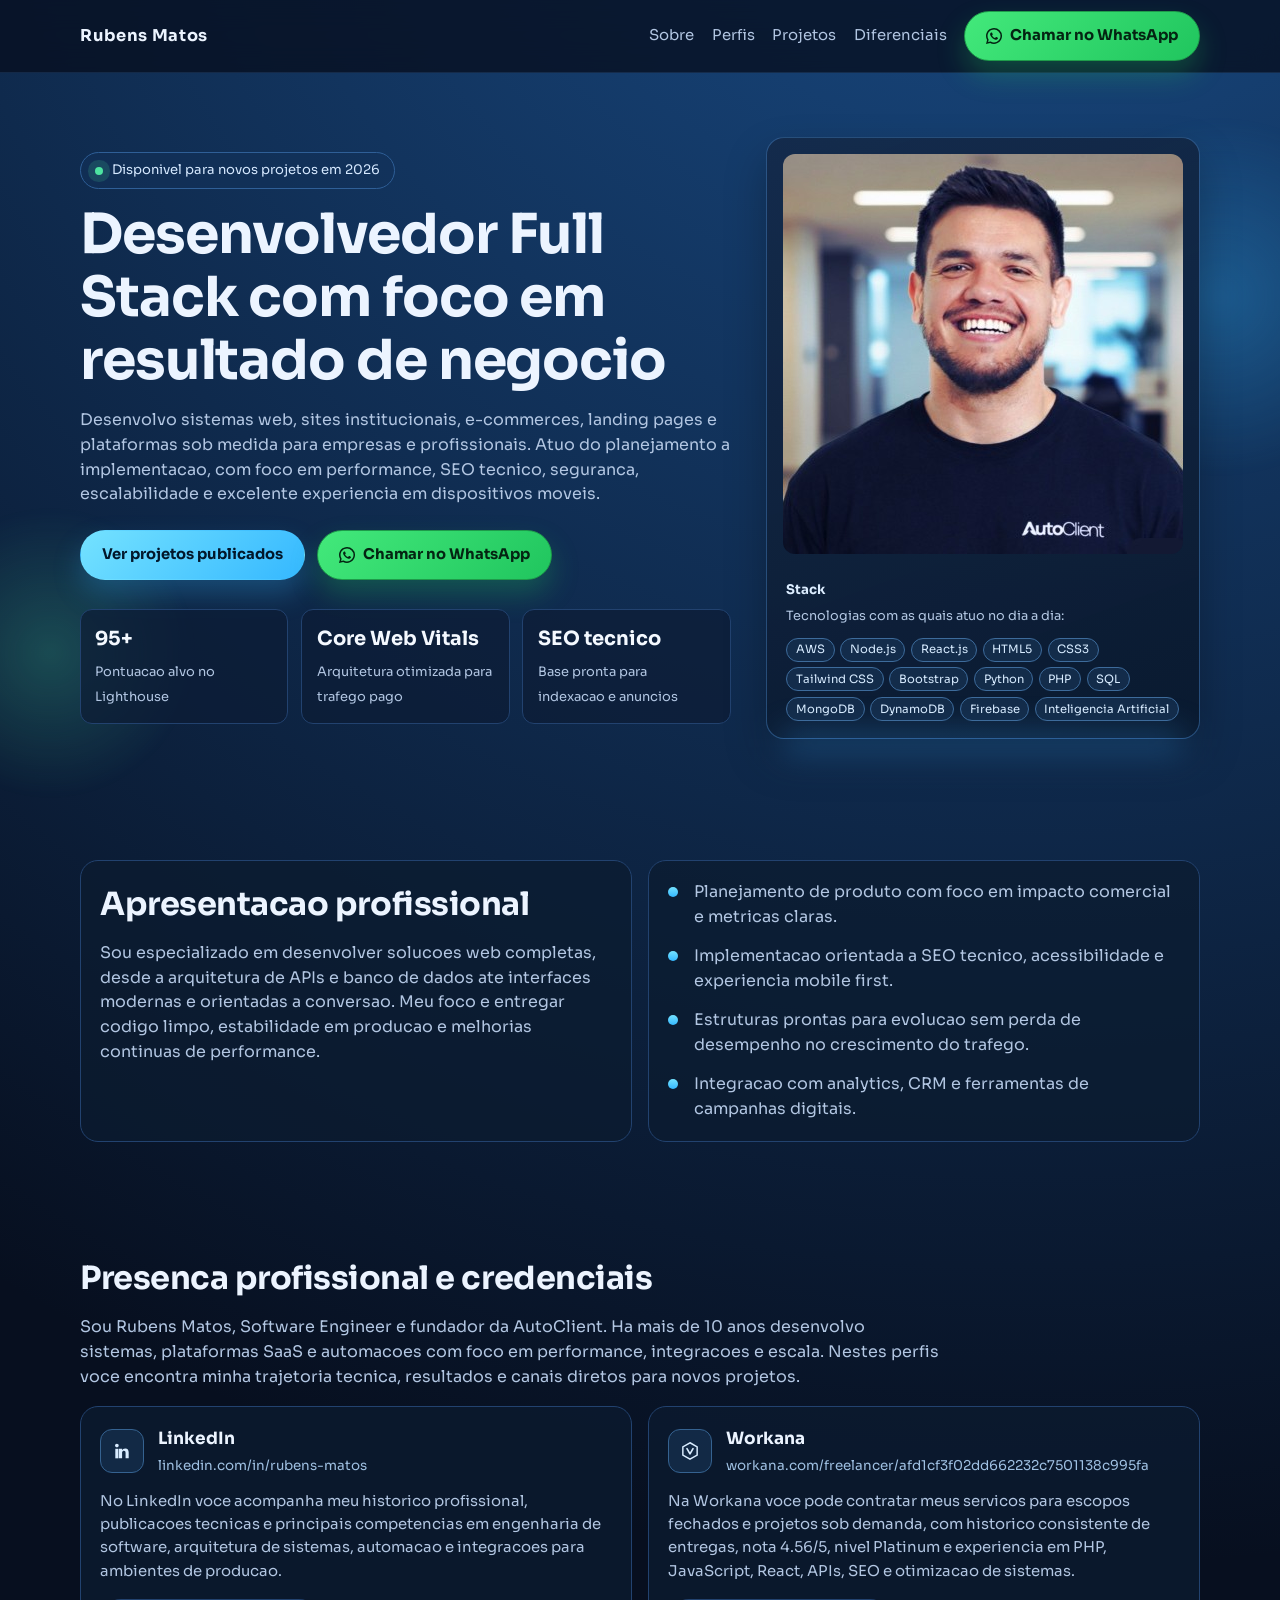
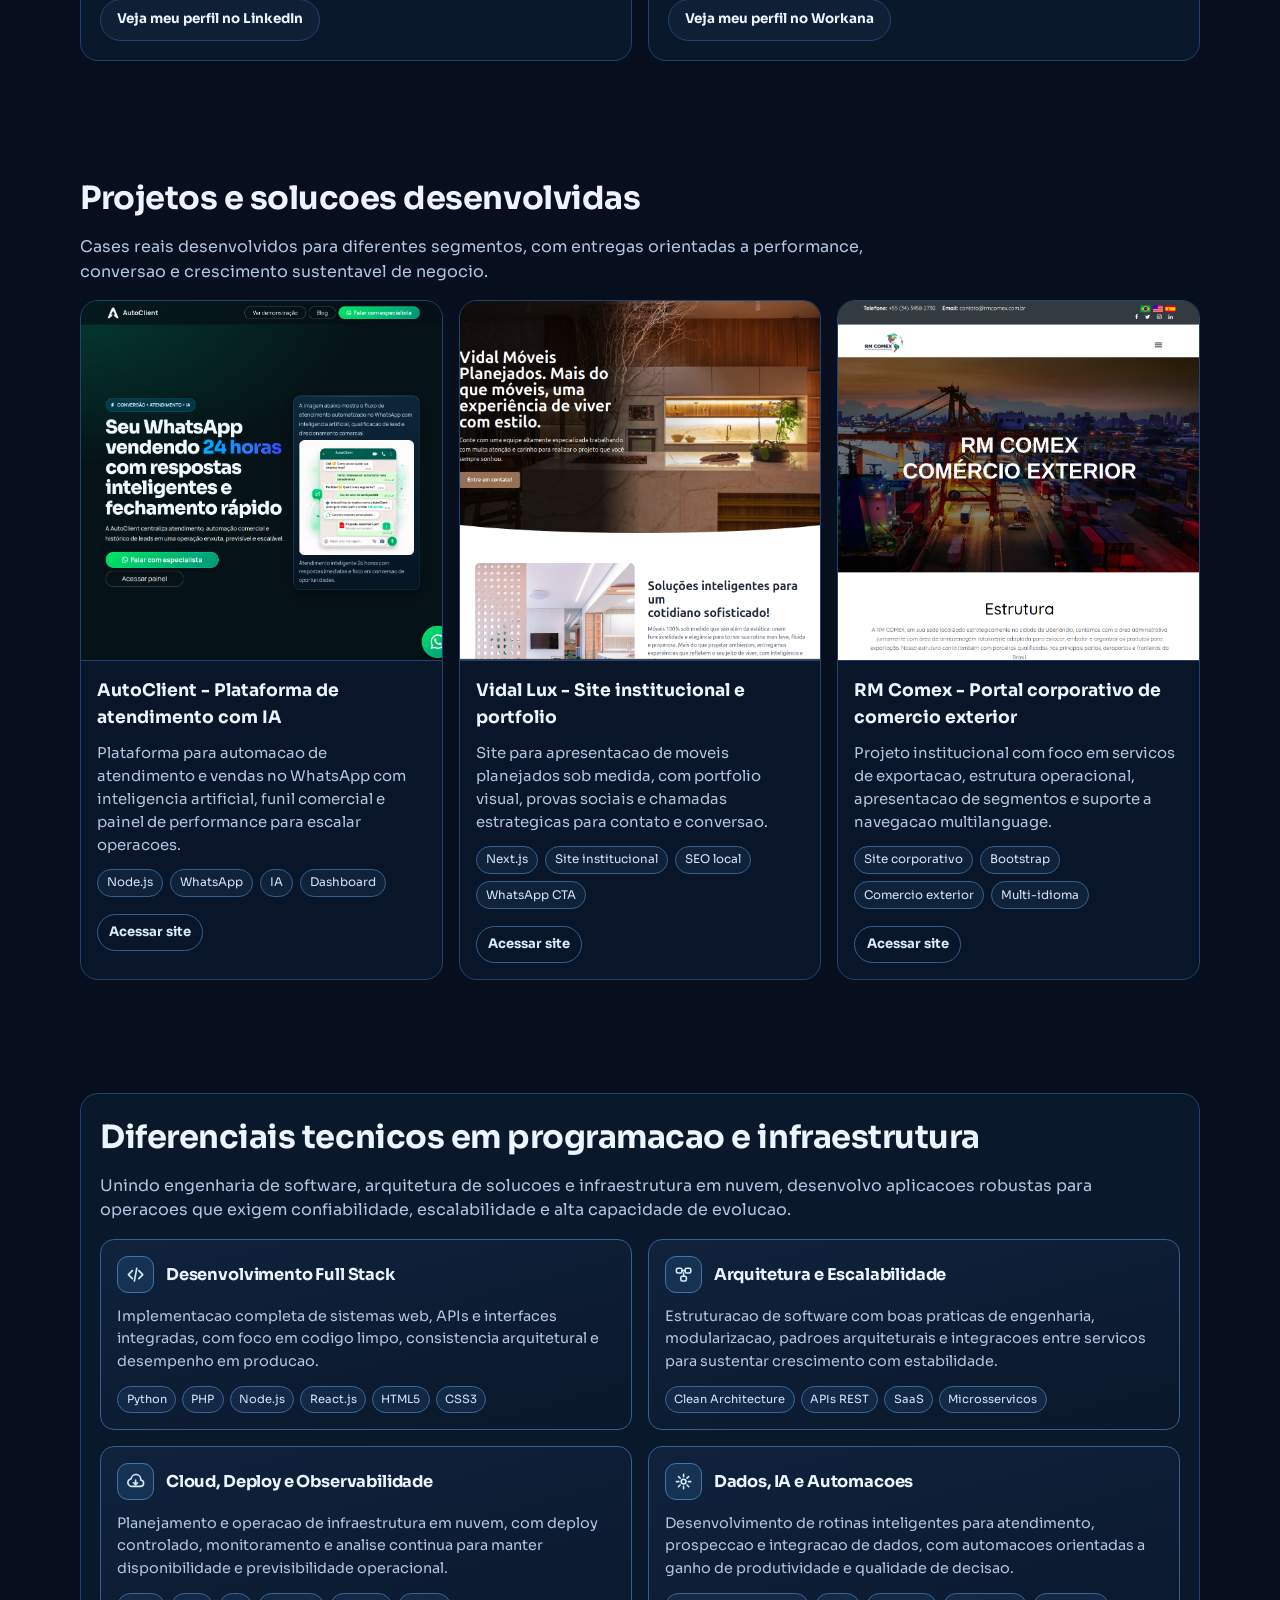
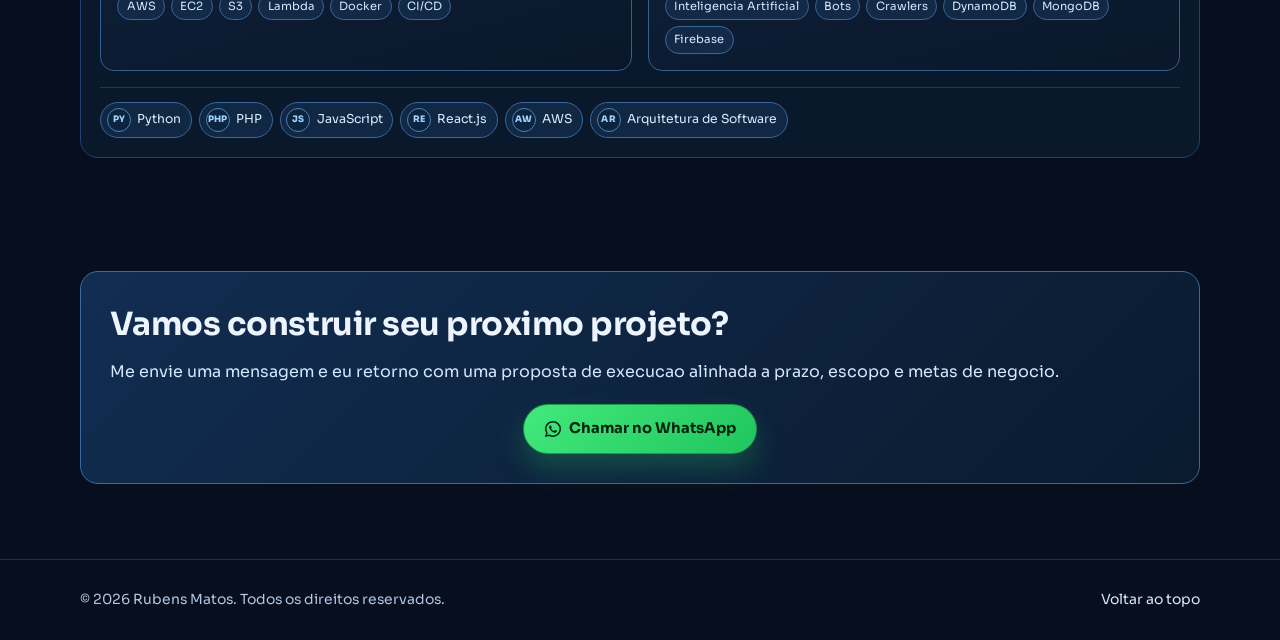
==== index.html @ 1f9de718 "feat: refine landing content, visuals, and project showcases" ====
<!doctype html>
<html lang="pt-BR">
  <head>
    <meta charset="utf-8" />
    <meta http-equiv="X-UA-Compatible" content="IE=edge" />
    <meta name="viewport" content="width=device-width, initial-scale=1" />

    <title>Rubens Matos | Desenvolvedor Full Stack</title>
    <meta
      name="description"
      content="Landing page oficial de Rubens Matos, desenvolvedor full stack. Conheca perfil profissional, projetos publicados e formas de contato."
    />
    <meta
      name="keywords"
      content="Rubens Matos, desenvolvedor full stack, portfolio, landing page, projetos web, seo, performance"
    />
    <meta name="author" content="Rubens Matos" />
    <meta name="robots" content="index, follow, max-image-preview:large" />
    <meta name="theme-color" content="#070f1f" />
    <meta name="referrer" content="strict-origin-when-cross-origin" />

    <link rel="canonical" href="https://rubensmatos.github.io/" />
    <link rel="icon" href="assets/img/favicon.svg" type="image/svg+xml" />
    <link rel="manifest" href="site.webmanifest" />

    <meta property="og:locale" content="pt_BR" />
    <meta property="og:type" content="website" />
    <meta property="og:title" content="Rubens Matos | Desenvolvedor Full Stack" />
    <meta
      property="og:description"
      content="Portfolio profissional com foco em alta performance, SEO tecnico e desenvolvimento full stack."
    />
    <meta property="og:url" content="https://rubensmatos.github.io/" />
    <meta property="og:site_name" content="Rubens Matos" />
    <meta property="og:image" content="https://rubensmatos.github.io/assets/img/og-cover.svg" />

    <meta name="twitter:card" content="summary_large_image" />
    <meta name="twitter:title" content="Rubens Matos | Desenvolvedor Full Stack" />
    <meta
      name="twitter:description"
      content="Conheca os principais projetos de Rubens Matos e entre em contato para novas oportunidades."
    />
    <meta name="twitter:image" content="https://rubensmatos.github.io/assets/img/og-cover.svg" />

    <link
      rel="preload"
      href="assets/fonts/sora-latin.woff2"
      as="font"
      type="font/woff2"
      crossorigin
    />
    <link rel="stylesheet" href="assets/css/styles.css" />

    <script type="application/ld+json">
      {
        "@context": "https://schema.org",
        "@type": "Person",
        "name": "Rubens Matos",
        "url": "https://rubensmatos.github.io/",
        "image": "https://rubensmatos.github.io/assets/img/foto-perfil.jpeg",
        "jobTitle": "Desenvolvedor Full Stack",
        "description": "Desenvolvedor full stack com foco em entrega de produtos web de alta performance.",
        "sameAs": [
          "https://www.linkedin.com/in/rubens-matos/",
          "https://www.workana.com/freelancer/afd1cf3f02dd662232c7501138c995fa",
          "https://github.com/rubensmatos"
        ],
        "knowsAbout": [
          "JavaScript",
          "TypeScript",
          "Node.js",
          "React",
          "APIs",
          "SEO tecnico",
          "Performance web"
        ]
      }
    </script>

    <script type="application/ld+json">
      {
        "@context": "https://schema.org",
        "@type": "ItemList",
        "name": "Projetos publicados de Rubens Matos",
        "itemListElement": [
          {
            "@type": "ListItem",
            "position": 1,
            "url": "https://rubensmatos.github.io/#projeto-1",
            "name": "Projeto 01"
          },
          {
            "@type": "ListItem",
            "position": 2,
            "url": "https://rubensmatos.github.io/#projeto-2",
            "name": "Projeto 02"
          },
          {
            "@type": "ListItem",
            "position": 3,
            "url": "https://rubensmatos.github.io/#projeto-3",
            "name": "Projeto 03"
          }
        ]
      }
    </script>
  </head>

  <body>
    <a class="skip-link" href="#conteudo">Pular para o conteudo principal</a>

    <header class="site-header" id="topo">
      <div class="container nav-wrap">
        <a class="brand" href="#topo" aria-label="Inicio">
          <span>Rubens Matos</span>
        </a>

        <button
          class="nav-toggle"
          data-nav-toggle
          type="button"
          aria-label="Abrir menu"
          aria-expanded="false"
          aria-controls="menu-principal"
        >
          <span></span>
          <span></span>
          <span></span>
        </button>

        <nav id="menu-principal" class="menu" data-menu aria-label="Navegacao principal">
          <a href="#sobre">Sobre</a>
          <a href="#perfis">Perfis</a>
          <a href="#projetos">Projetos</a>
          <a href="#diferenciais">Diferenciais</a>
          <a class="btn btn-whatsapp" href="https://wa.me/5534999115556" target="_blank" rel="noopener noreferrer" aria-label="Chamar no WhatsApp">
            <svg viewBox="0 0 16 16" aria-hidden="true" xmlns="http://www.w3.org/2000/svg">
              <path
                fill="currentColor"
                d="M13.601 2.326A7.85 7.85 0 0 0 8.004 0C3.58 0 0 3.58 0 8.003c0 1.414.37 2.794 1.073 4.008L0 16l4.102-1.073a7.95 7.95 0 0 0 3.902 1.005h.003c4.423 0 8.003-3.58 8.003-8.003a7.95 7.95 0 0 0-2.409-5.603M8.007 14.5a6.45 6.45 0 0 1-3.293-.9l-.236-.14-2.435.637.65-2.372-.154-.243a6.46 6.46 0 0 1-.99-3.453c0-3.57 2.904-6.473 6.474-6.473a6.43 6.43 0 0 1 4.577 1.896A6.43 6.43 0 0 1 14.5 8.028c-.002 3.57-2.906 6.472-6.475 6.472m3.553-4.849c-.194-.097-1.156-.571-1.335-.635-.178-.064-.307-.097-.436.097-.129.194-.5.635-.614.764-.114.129-.229.145-.422.048-.194-.097-.817-.301-1.556-.96-.575-.513-.963-1.147-1.076-1.34-.113-.194-.012-.299.085-.396.087-.087.194-.226.291-.339.097-.113.129-.194.194-.323.065-.129.032-.242-.016-.339-.048-.097-.436-1.05-.597-1.438-.157-.377-.316-.326-.436-.332l-.371-.007a.71.71 0 0 0-.516.242c-.178.194-.678.662-.678 1.613 0 .95.694 1.87.79 2 .097.129 1.366 2.087 3.311 2.928.463.2.824.319 1.105.408.464.148.886.127 1.22.077.372-.056 1.156-.472 1.319-.928.162-.456.162-.847.113-.928-.048-.08-.178-.129-.372-.226"
              />
            </svg>
            <span>Chamar no WhatsApp</span>
          </a>
        </nav>
      </div>
    </header>

    <main id="conteudo">
      <section class="hero" aria-labelledby="hero-title">
        <div class="container hero-grid">
          <div class="fade-up">
            <span class="badge">Disponivel para novos projetos em 2026</span>
            <h1 id="hero-title">Desenvolvedor Full Stack com foco em resultado de negocio</h1>
            <p>
              Desenvolvo sistemas web, sites institucionais, e-commerces, landing pages e plataformas sob medida
              para empresas e profissionais. Atuo do planejamento a implementacao, com foco em performance, SEO
              tecnico, seguranca, escalabilidade e excelente experiencia em dispositivos moveis.
            </p>

            <div class="hero-actions">
              <a class="btn btn-primary" href="#projetos">Ver projetos publicados</a>
              <a class="btn btn-whatsapp" href="https://wa.me/5534999115556" target="_blank" rel="noopener noreferrer" aria-label="Chamar no WhatsApp">
                <svg viewBox="0 0 16 16" aria-hidden="true" xmlns="http://www.w3.org/2000/svg">
                  <path
                    fill="currentColor"
                    d="M13.601 2.326A7.85 7.85 0 0 0 8.004 0C3.58 0 0 3.58 0 8.003c0 1.414.37 2.794 1.073 4.008L0 16l4.102-1.073a7.95 7.95 0 0 0 3.902 1.005h.003c4.423 0 8.003-3.58 8.003-8.003a7.95 7.95 0 0 0-2.409-5.603M8.007 14.5a6.45 6.45 0 0 1-3.293-.9l-.236-.14-2.435.637.65-2.372-.154-.243a6.46 6.46 0 0 1-.99-3.453c0-3.57 2.904-6.473 6.474-6.473a6.43 6.43 0 0 1 4.577 1.896A6.43 6.43 0 0 1 14.5 8.028c-.002 3.57-2.906 6.472-6.475 6.472m3.553-4.849c-.194-.097-1.156-.571-1.335-.635-.178-.064-.307-.097-.436.097-.129.194-.5.635-.614.764-.114.129-.229.145-.422.048-.194-.097-.817-.301-1.556-.96-.575-.513-.963-1.147-1.076-1.34-.113-.194-.012-.299.085-.396.087-.087.194-.226.291-.339.097-.113.129-.194.194-.323.065-.129.032-.242-.016-.339-.048-.097-.436-1.05-.597-1.438-.157-.377-.316-.326-.436-.332l-.371-.007a.71.71 0 0 0-.516.242c-.178.194-.678.662-.678 1.613 0 .95.694 1.87.79 2 .097.129 1.366 2.087 3.311 2.928.463.2.824.319 1.105.408.464.148.886.127 1.22.077.372-.056 1.156-.472 1.319-.928.162-.456.162-.847.113-.928-.048-.08-.178-.129-.372-.226"
                  />
                </svg>
                <span>Chamar no WhatsApp</span>
              </a>
            </div>

            <ul class="kpis" aria-label="Indicadores principais">
              <li>
                <strong>95+</strong>
                <span>Pontuacao alvo no Lighthouse</span>
              </li>
              <li>
                <strong>Core Web Vitals</strong>
                <span>Arquitetura otimizada para trafego pago</span>
              </li>
              <li>
                <strong>SEO tecnico</strong>
                <span>Base pronta para indexacao e anuncios</span>
              </li>
            </ul>
          </div>

          <aside class="profile-card fade-up" aria-label="Resumo do perfil profissional">
            <img
              src="assets/img/foto-perfil.jpeg"
              width="400"
              height="400"
              loading="eager"
              fetchpriority="high"
              alt="Foto de perfil de Rubens Matos"
            />
            <div class="profile-meta">
              <strong>Stack</strong>
              <div class="stack-rich">
                <p class="stack-intro">Tecnologias com as quais atuo no dia a dia:</p>
                <div class="stack-chips" aria-label="Stack principal">
                  <span>AWS</span>
                  <span>Node.js</span>
                  <span>React.js</span>
                  <span>HTML5</span>
                  <span>CSS3</span>
                  <span>Tailwind CSS</span>
                  <span>Bootstrap</span>
                  <span>Python</span>
                  <span>PHP</span>
                  <span>SQL</span>
                  <span>MongoDB</span>
                  <span>DynamoDB</span>
                  <span>Firebase</span>
                  <span>Inteligencia Artificial</span>
                </div>
              </div>
            </div>
          </aside>
        </div>
      </section>

      <section class="section" id="sobre" aria-labelledby="sobre-title">
        <div class="container grid-2">
          <article class="panel">
            <h2 class="section-title" id="sobre-title">Apresentacao profissional</h2>
            <p class="section-lead">
              Sou especializado em desenvolver solucoes web completas, desde a arquitetura de APIs e banco de
              dados ate interfaces modernas e orientadas a conversao. Meu foco e entregar codigo limpo,
              estabilidade em producao e melhorias continuas de performance.
            </p>
          </article>

          <aside class="panel" aria-label="Principais pontos de valor">
            <ul class="check-list">
              <li>Planejamento de produto com foco em impacto comercial e metricas claras.</li>
              <li>Implementacao orientada a SEO tecnico, acessibilidade e experiencia mobile first.</li>
              <li>Estruturas prontas para evolucao sem perda de desempenho no crescimento do trafego.</li>
              <li>Integracao com analytics, CRM e ferramentas de campanhas digitais.</li>
            </ul>
          </aside>
        </div>
      </section>

      <section class="section" id="perfis" aria-labelledby="perfis-title">
        <div class="container">
          <h2 class="section-title" id="perfis-title">Presenca profissional e credenciais</h2>
          <p class="section-lead">
            Sou Rubens Matos, Software Engineer e fundador da AutoClient. Ha mais de 10 anos desenvolvo sistemas,
            plataformas SaaS e automacoes com foco em performance, integracoes e escala. Nestes perfis voce encontra
            minha trajetoria tecnica, resultados e canais diretos para novos projetos.
          </p>

          <div class="social-grid">
            <article class="social-card" aria-label="Perfil do LinkedIn">
              <div class="social-head">
                <span class="social-icon" aria-hidden="true">
                  <svg viewBox="0 0 24 24" fill="none" width="22" height="22" xmlns="http://www.w3.org/2000/svg">
                    <path d="M8.1 9.6H4.7V20H8.1V9.6Z" fill="currentColor" />
                    <path d="M6.4 4C5.3 4 4.4 4.9 4.4 6C4.4 7.1 5.3 8 6.4 8C7.5 8 8.4 7.1 8.4 6C8.4 4.9 7.5 4 6.4 4Z" fill="currentColor" />
                    <path
                      d="M19.3 13.7V20H15.9V14.2C15.9 12.8 15.4 11.8 14.1 11.8C13.1 11.8 12.5 12.5 12.2 13.1C12.1 13.3 12.1 13.6 12.1 13.9V20H8.7C8.7 20 8.8 10.3 8.7 9.6H12.1V11.1C12.6 10.3 13.5 9.2 15.6 9.2C18.2 9.2 19.3 10.9 19.3 13.7Z"
                      fill="currentColor"
                    />
                  </svg>
                </span>
                <div>
                  <h3>LinkedIn</h3>
                  <span class="social-handle">linkedin.com/in/rubens-matos</span>
                </div>
              </div>
              <p>
                No LinkedIn voce acompanha meu historico profissional, publicacoes tecnicas e principais competencias
                em engenharia de software, arquitetura de sistemas, automacao e integracoes para ambientes de
                producao.
              </p>
              <div class="social-actions">
                <a
                  class="btn btn-outline"
                  href="https://www.linkedin.com/in/rubens-matos/"
                  target="_blank"
                  rel="noopener noreferrer"
                >
                  Veja meu perfil no LinkedIn
                </a>
              </div>
            </article>

            <article class="social-card" aria-label="Perfil da Workana">
              <div class="social-head">
                <span class="social-icon" aria-hidden="true">
                  <svg viewBox="0 0 24 24" fill="none" width="22" height="22" xmlns="http://www.w3.org/2000/svg">
                    <path
                      d="M12 3L19.8 7.5V16.5L12 21L4.2 16.5V7.5L12 3Z"
                      stroke="currentColor"
                      stroke-width="1.6"
                    />
                    <path
                      d="M8.7 9.4L12 15.1L15.3 9.4"
                      stroke="currentColor"
                      stroke-width="1.8"
                      stroke-linecap="round"
                      stroke-linejoin="round"
                    />
                  </svg>
                </span>
                <div>
                  <h3>Workana</h3>
                  <span class="social-handle">workana.com/freelancer/afd1cf3f02dd662232c7501138c995fa</span>
                </div>
              </div>
              <p>
                Na Workana voce pode contratar meus servicos para escopos fechados e projetos sob demanda, com
                historico consistente de entregas, nota 4.56/5, nivel Platinum e experiencia em PHP, JavaScript,
                React, APIs, SEO e otimizacao de sistemas.
              </p>
              <div class="social-actions">
                <a
                  class="btn btn-outline"
                  href="https://www.workana.com/freelancer/afd1cf3f02dd662232c7501138c995fa"
                  target="_blank"
                  rel="noopener noreferrer"
                >
                  Veja meu perfil no Workana
                </a>
              </div>
            </article>
          </div>
        </div>
      </section>

      <section class="section" id="projetos" aria-labelledby="projetos-title">
        <div class="container">
          <h2 class="section-title" id="projetos-title">Projetos e solucoes desenvolvidas</h2>
          <p class="section-lead">
            Cases reais desenvolvidos para diferentes segmentos, com entregas orientadas a performance, conversao e
            crescimento sustentavel de negocio.
          </p>

          <div class="projects">
            <article class="project-card" id="projeto-1">
              <img
                class="project-cover project-cover-contain"
                src="assets/img/autoclient-dashboard.png"
                width="1171"
                height="1068"
                loading="lazy"
                decoding="async"
                alt="Imagem de capa do projeto AutoClient"
              />
              <div class="project-body">
                <h3>AutoClient - Plataforma de atendimento com IA</h3>
                <p>
                  Plataforma para automacao de atendimento e vendas no WhatsApp com inteligencia artificial, funil
                  comercial e painel de performance para escalar operacoes.
                </p>
                <div class="tags" aria-label="Tecnologias do projeto AutoClient">
                  <span>Node.js</span>
                  <span>WhatsApp</span>
                  <span>IA</span>
                  <span>Dashboard</span>
                </div>
                <div class="project-links">
                  <a href="https://autoclient.com.br/" target="_blank" rel="noopener noreferrer" aria-label="Abrir site da AutoClient">Acessar site</a>
                </div>
              </div>
            </article>

            <article class="project-card" id="projeto-2">
              <img
                class="project-cover project-cover-contain"
                src="assets/img/vidallux-home.png"
                width="1171"
                height="1068"
                loading="lazy"
                decoding="async"
                alt="Imagem de capa do projeto Vidal Lux"
              />
              <div class="project-body">
                <h3>Vidal Lux - Site institucional e portfolio</h3>
                <p>
                  Site para apresentacao de moveis planejados sob medida, com portfolio visual, provas sociais e
                  chamadas estrategicas para contato e conversao.
                </p>
                <div class="tags" aria-label="Tecnologias do projeto Vidal Lux">
                  <span>Next.js</span>
                  <span>Site institucional</span>
                  <span>SEO local</span>
                  <span>WhatsApp CTA</span>
                </div>
                <div class="project-links">
                  <a href="https://vidallux.com.br/" target="_blank" rel="noopener noreferrer" aria-label="Abrir site da Vidal Lux">Acessar site</a>
                </div>
              </div>
            </article>

            <article class="project-card" id="projeto-3">
              <img
                class="project-cover project-cover-contain"
                src="assets/img/rmcomex-home.png"
                width="1171"
                height="1068"
                loading="lazy"
                decoding="async"
                alt="Imagem de capa do projeto RM Comex"
              />
              <div class="project-body">
                <h3>RM Comex - Portal corporativo de comercio exterior</h3>
                <p>
                  Projeto institucional com foco em servicos de exportacao, estrutura operacional, apresentacao de
                  segmentos e suporte a navegacao multilanguage.
                </p>
                <div class="tags" aria-label="Tecnologias do projeto RM Comex">
                  <span>Site corporativo</span>
                  <span>Bootstrap</span>
                  <span>Comercio exterior</span>
                  <span>Multi-idioma</span>
                </div>
                <div class="project-links">
                  <a href="https://rmcomex.com.br/" target="_blank" rel="noopener noreferrer" aria-label="Abrir site da RM Comex">Acessar site</a>
                </div>
              </div>
            </article>
          </div>
        </div>
      </section>

      <section class="section" id="diferenciais" aria-labelledby="diferenciais-title">
        <div class="container panel differentials-panel">
          <h2 class="section-title" id="diferenciais-title">Diferenciais tecnicos em programacao e infraestrutura</h2>
          <p class="section-lead">
            Unindo engenharia de software, arquitetura de solucoes e infraestrutura em nuvem, desenvolvo aplicacoes
            robustas para operacoes que exigem confiabilidade, escalabilidade e alta capacidade de evolucao.
          </p>

          <div class="differentials-grid">
            <article class="differential-card" aria-label="Desenvolvimento Full Stack">
              <div class="differential-head">
                <span class="differential-icon" aria-hidden="true">
                  <svg viewBox="0 0 24 24" xmlns="http://www.w3.org/2000/svg">
                    <path d="M8 7L3 12L8 17" fill="none" stroke="currentColor" stroke-width="2" stroke-linecap="round" stroke-linejoin="round" />
                    <path d="M16 7L21 12L16 17" fill="none" stroke="currentColor" stroke-width="2" stroke-linecap="round" stroke-linejoin="round" />
                    <path d="M13.5 4L10.5 20" fill="none" stroke="currentColor" stroke-width="2" stroke-linecap="round" />
                  </svg>
                </span>
                <h3>Desenvolvimento Full Stack</h3>
              </div>
              <p>
                Implementacao completa de sistemas web, APIs e interfaces integradas, com foco em codigo limpo,
                consistencia arquitetural e desempenho em producao.
              </p>
              <div class="differential-tags">
                <span>Python</span>
                <span>PHP</span>
                <span>Node.js</span>
                <span>React.js</span>
                <span>HTML5</span>
                <span>CSS3</span>
              </div>
            </article>

            <article class="differential-card" aria-label="Arquitetura de Software">
              <div class="differential-head">
                <span class="differential-icon" aria-hidden="true">
                  <svg viewBox="0 0 24 24" xmlns="http://www.w3.org/2000/svg">
                    <rect x="3" y="4" width="7" height="6" rx="2" fill="none" stroke="currentColor" stroke-width="2" />
                    <rect x="14" y="4" width="7" height="6" rx="2" fill="none" stroke="currentColor" stroke-width="2" />
                    <rect x="8.5" y="14" width="7" height="6" rx="2" fill="none" stroke="currentColor" stroke-width="2" />
                    <path d="M10 7H14M12 10V14" fill="none" stroke="currentColor" stroke-width="2" stroke-linecap="round" />
                  </svg>
                </span>
                <h3>Arquitetura e Escalabilidade</h3>
              </div>
              <p>
                Estruturacao de software com boas praticas de engenharia, modularizacao, padroes arquiteturais e
                integracoes entre servicos para sustentar crescimento com estabilidade.
              </p>
              <div class="differential-tags">
                <span>Clean Architecture</span>
                <span>APIs REST</span>
                <span>SaaS</span>
                <span>Microsservicos</span>
              </div>
            </article>

            <article class="differential-card" aria-label="Cloud e Infraestrutura">
              <div class="differential-head">
                <span class="differential-icon" aria-hidden="true">
                  <svg viewBox="0 0 24 24" xmlns="http://www.w3.org/2000/svg">
                    <path d="M8 18H18a4 4 0 0 0 .4-7.98A6 6 0 0 0 6.42 8.4 4.5 4.5 0 0 0 8 18Z" fill="none" stroke="currentColor" stroke-width="2" stroke-linecap="round" />
                    <path d="M12 10V16M12 16L9.5 13.5M12 16L14.5 13.5" fill="none" stroke="currentColor" stroke-width="2" stroke-linecap="round" stroke-linejoin="round" />
                  </svg>
                </span>
                <h3>Cloud, Deploy e Observabilidade</h3>
              </div>
              <p>
                Planejamento e operacao de infraestrutura em nuvem, com deploy controlado, monitoramento e analise
                continua para manter disponibilidade e previsibilidade operacional.
              </p>
              <div class="differential-tags">
                <span>AWS</span>
                <span>EC2</span>
                <span>S3</span>
                <span>Lambda</span>
                <span>Docker</span>
                <span>CI/CD</span>
              </div>
            </article>

            <article class="differential-card" aria-label="Dados, IA e automacao">
              <div class="differential-head">
                <span class="differential-icon" aria-hidden="true">
                  <svg viewBox="0 0 24 24" xmlns="http://www.w3.org/2000/svg">
                    <circle cx="12" cy="12" r="3" fill="none" stroke="currentColor" stroke-width="2" />
                    <path d="M12 3V6M12 18V21M3 12H6M18 12H21M5.6 5.6L7.7 7.7M16.3 16.3L18.4 18.4M18.4 5.6L16.3 7.7M7.7 16.3L5.6 18.4" fill="none" stroke="currentColor" stroke-width="2" stroke-linecap="round" />
                  </svg>
                </span>
                <h3>Dados, IA e Automacoes</h3>
              </div>
              <p>
                Desenvolvimento de rotinas inteligentes para atendimento, prospeccao e integracao de dados, com
                automacoes orientadas a ganho de produtividade e qualidade de decisao.
              </p>
              <div class="differential-tags">
                <span>Inteligencia Artificial</span>
                <span>Bots</span>
                <span>Crawlers</span>
                <span>DynamoDB</span>
                <span>MongoDB</span>
                <span>Firebase</span>
              </div>
            </article>
          </div>

          <div class="tech-ribbon" aria-label="Tecnologias-chave">
            <span class="tech-pill"><span class="tech-dot">PY</span> Python</span>
            <span class="tech-pill"><span class="tech-dot">PHP</span> PHP</span>
            <span class="tech-pill"><span class="tech-dot">JS</span> JavaScript</span>
            <span class="tech-pill"><span class="tech-dot">RE</span> React.js</span>
            <span class="tech-pill"><span class="tech-dot">AW</span> AWS</span>
            <span class="tech-pill"><span class="tech-dot">AR</span> Arquitetura de Software</span>
          </div>
        </div>
      </section>

      <section class="section" id="contato" aria-labelledby="contato-title">
        <div class="container cta cta-contact">
          <div>
            <h2 class="section-title" id="contato-title">Vamos construir seu proximo projeto?</h2>
            <p>
              Me envie uma mensagem e eu retorno com uma proposta de execucao alinhada a prazo, escopo e metas de
              negocio.
            </p>
          </div>
          <a class="btn btn-whatsapp" href="https://wa.me/5534999115556" target="_blank" rel="noopener noreferrer">
            <svg viewBox="0 0 16 16" aria-hidden="true" xmlns="http://www.w3.org/2000/svg">
              <path
                fill="currentColor"
                d="M13.601 2.326A7.85 7.85 0 0 0 8.004 0C3.58 0 0 3.58 0 8.003c0 1.414.37 2.794 1.073 4.008L0 16l4.102-1.073a7.95 7.95 0 0 0 3.902 1.005h.003c4.423 0 8.003-3.58 8.003-8.003a7.95 7.95 0 0 0-2.409-5.603M8.007 14.5a6.45 6.45 0 0 1-3.293-.9l-.236-.14-2.435.637.65-2.372-.154-.243a6.46 6.46 0 0 1-.99-3.453c0-3.57 2.904-6.473 6.474-6.473a6.43 6.43 0 0 1 4.577 1.896A6.43 6.43 0 0 1 14.5 8.028c-.002 3.57-2.906 6.472-6.475 6.472m3.553-4.849c-.194-.097-1.156-.571-1.335-.635-.178-.064-.307-.097-.436.097-.129.194-.5.635-.614.764-.114.129-.229.145-.422.048-.194-.097-.817-.301-1.556-.96-.575-.513-.963-1.147-1.076-1.34-.113-.194-.012-.299.085-.396.087-.087.194-.226.291-.339.097-.113.129-.194.194-.323.065-.129.032-.242-.016-.339-.048-.097-.436-1.05-.597-1.438-.157-.377-.316-.326-.436-.332l-.371-.007a.71.71 0 0 0-.516.242c-.178.194-.678.662-.678 1.613 0 .95.694 1.87.79 2 .097.129 1.366 2.087 3.311 2.928.463.2.824.319 1.105.408.464.148.886.127 1.22.077.372-.056 1.156-.472 1.319-.928.162-.456.162-.847.113-.928-.048-.08-.178-.129-.372-.226"
              />
            </svg>
            <span>Chamar no WhatsApp</span>
          </a>
        </div>
      </section>
    </main>

    <footer class="site-footer">
      <div class="container footer-wrap">
        <p>&copy; <span data-year></span> Rubens Matos. Todos os direitos reservados.</p>
        <a href="#topo">Voltar ao topo</a>
      </div>
    </footer>

    <script src="assets/js/main.js" defer></script>
  </body>
</html>
---- assets/css/styles.css ----
@font-face {
  font-family: "Sora";
  src: url("../fonts/sora-latin.woff2") format("woff2");
  font-weight: 100 900;
  font-style: normal;
  font-display: swap;
}

:root {
  --bg: #070f1f;
  --bg-soft: #0c1a31;
  --surface: #0f203a;
  --surface-2: #142847;
  --text: #ecf4ff;
  --text-soft: #b2c6e2;
  --accent: #35b8ff;
  --accent-2: #74e2ff;
  --line: #22426f;
  --success: #4de4a1;
  --container: min(1120px, calc(100% - 2.5rem));
  --radius: 18px;
  --radius-sm: 12px;
  --shadow: 0 20px 42px rgba(0, 0, 0, 0.26);
}

* {
  box-sizing: border-box;
}

html {
  scroll-behavior: smooth;
}

body {
  margin: 0;
  font-family: "Sora", "Segoe UI", sans-serif;
  color: var(--text);
  background: radial-gradient(circle at 80% -10%, #1a4f8c 0%, transparent 45%), var(--bg);
  line-height: 1.55;
  text-rendering: optimizeLegibility;
  -webkit-font-smoothing: antialiased;
}

img {
  max-width: 100%;
  display: block;
}

a {
  color: inherit;
}

.container {
  width: var(--container);
  margin-inline: auto;
}

.skip-link {
  position: absolute;
  left: 50%;
  top: -100px;
  transform: translateX(-50%);
  background: var(--accent);
  color: #011325;
  padding: 0.7rem 1rem;
  border-radius: 999px;
  font-weight: 700;
  z-index: 1000;
}

.skip-link:focus {
  top: 12px;
}

.site-header {
  position: sticky;
  top: 0;
  z-index: 100;
  backdrop-filter: blur(14px);
  border-bottom: 1px solid rgba(71, 126, 191, 0.2);
  background: rgba(7, 15, 31, 0.78);
}

.nav-wrap {
  display: flex;
  align-items: center;
  justify-content: space-between;
  min-height: 72px;
}

.brand {
  display: inline-flex;
  align-items: center;
  gap: 0.7rem;
  font-size: 1.02rem;
  font-weight: 700;
  letter-spacing: 0.04em;
  text-decoration: none;
}

.brand-mark {
  width: 2.05rem;
  height: 2.05rem;
  border-radius: 11px;
  display: grid;
  place-items: center;
  font-weight: 800;
  font-size: 0.9rem;
  color: #06203b;
  background: linear-gradient(135deg, var(--accent-2), var(--accent));
}

.nav-toggle {
  display: none;
  border: 1px solid var(--line);
  background: transparent;
  color: var(--text);
  border-radius: 10px;
  width: 42px;
  height: 42px;
  cursor: pointer;
}

.nav-toggle span {
  display: block;
  width: 18px;
  height: 2px;
  background: currentColor;
  margin-inline: auto;
  margin-block: 4px;
}

.menu {
  display: flex;
  align-items: center;
  gap: 1.1rem;
}

.menu a {
  text-decoration: none;
  color: var(--text-soft);
  font-size: 0.93rem;
  transition: color 0.2s ease;
}

.menu a:hover,
.menu a:focus-visible {
  color: var(--text);
}

.btn {
  display: inline-flex;
  align-items: center;
  justify-content: center;
  gap: 0.5rem;
  border-radius: 999px;
  padding: 0.8rem 1.3rem;
  border: 1px solid transparent;
  text-decoration: none;
  font-weight: 700;
  font-size: 0.92rem;
  white-space: nowrap;
  transition: transform 0.2s ease, box-shadow 0.25s ease, border-color 0.2s ease;
}

.btn:hover,
.btn:focus-visible {
  transform: translateY(-1px);
}

.btn-primary {
  color: #02172b;
  background: linear-gradient(135deg, var(--accent-2), var(--accent));
  box-shadow: 0 14px 28px rgba(53, 184, 255, 0.26);
}

.btn-outline {
  color: var(--text);
  border-color: var(--line);
  background: rgba(18, 36, 63, 0.56);
}

.btn-whatsapp {
  color: #042412;
  border-color: #1e9b4a;
  background: linear-gradient(135deg, #43e97b, #20c55e);
  box-shadow: 0 14px 28px rgba(32, 197, 94, 0.28);
}

.btn-whatsapp:hover,
.btn-whatsapp:focus-visible {
  border-color: #169746;
  box-shadow: 0 16px 30px rgba(32, 197, 94, 0.36);
}

.btn-whatsapp svg {
  width: 1rem;
  height: 1rem;
  flex-shrink: 0;
}

.menu a.btn-whatsapp,
.menu a.btn-whatsapp:hover,
.menu a.btn-whatsapp:focus-visible {
  color: #042412;
}

.hero {
  position: relative;
  overflow: clip;
}

.hero::before,
.hero::after {
  content: "";
  position: absolute;
  border-radius: 999px;
  filter: blur(4px);
  z-index: -1;
}

.hero::before {
  width: 360px;
  height: 360px;
  background: radial-gradient(circle, rgba(53, 184, 255, 0.27) 0%, rgba(53, 184, 255, 0) 70%);
  right: -120px;
  top: 6%;
}

.hero::after {
  width: 300px;
  height: 300px;
  background: radial-gradient(circle, rgba(77, 228, 161, 0.22) 0%, rgba(77, 228, 161, 0) 68%);
  left: -100px;
  bottom: 0;
}

.hero-grid {
  display: grid;
  grid-template-columns: 1.2fr 0.8fr;
  gap: 2.2rem;
  align-items: center;
  padding-block: clamp(2.6rem, 5vw, 4.6rem);
}

.badge {
  display: inline-flex;
  align-items: center;
  gap: 0.6rem;
  padding: 0.45rem 0.86rem;
  border-radius: 999px;
  border: 1px solid #2f5f97;
  background: rgba(19, 50, 89, 0.55);
  color: #d6e9ff;
  font-size: 0.82rem;
}

.badge::before {
  content: "";
  width: 8px;
  height: 8px;
  border-radius: 50%;
  background: var(--success);
  box-shadow: 0 0 0 7px rgba(77, 228, 161, 0.15);
}

h1 {
  margin: 0.9rem 0 1rem;
  font-size: clamp(2rem, 4.6vw, 3.45rem);
  line-height: 1.14;
  letter-spacing: -0.02em;
}

.hero p {
  margin: 0;
  max-width: 61ch;
  color: var(--text-soft);
}

.hero-actions {
  margin-top: 1.4rem;
  display: flex;
  align-items: center;
  flex-wrap: wrap;
  gap: 0.8rem;
}

.kpis {
  margin: 1.8rem 0 0;
  padding: 0;
  list-style: none;
  display: grid;
  gap: 0.8rem;
  grid-template-columns: repeat(3, minmax(0, 1fr));
}

.kpis li {
  border: 1px solid var(--line);
  border-radius: var(--radius-sm);
  padding: 0.9rem;
  background: rgba(13, 29, 53, 0.72);
}

.kpis strong {
  display: block;
  font-size: 1.22rem;
  margin-bottom: 0.3rem;
  color: #f4f9ff;
}

.kpis span {
  color: var(--text-soft);
  font-size: 0.81rem;
}

.profile-card {
  position: relative;
  border-radius: var(--radius);
  border: 1px solid rgba(85, 158, 236, 0.38);
  padding: 1rem;
  background: linear-gradient(160deg, rgba(20, 42, 74, 0.92), rgba(10, 25, 46, 0.95));
  box-shadow: var(--shadow);
}

.profile-card::after {
  content: "";
  position: absolute;
  inset: auto 1rem -1rem 1rem;
  height: 22px;
  filter: blur(16px);
  background: rgba(54, 154, 233, 0.34);
  z-index: -1;
}

.profile-card img {
  width: 100%;
  aspect-ratio: 1 / 1;
  object-fit: cover;
  border-radius: calc(var(--radius) - 6px);
}

.profile-meta {
  margin-top: 0.9rem;
  display: block;
  padding: 0.7rem 0.2rem 0.1rem;
}

.profile-meta strong,
.profile-meta span {
  display: block;
}

.profile-meta strong {
  font-size: 0.83rem;
  color: #dcedff;
}

.profile-meta span {
  font-size: 0.77rem;
  color: var(--text-soft);
}

.stack-rich {
  margin-top: 0.45rem;
}

.stack-intro {
  margin: 0;
  color: #c8def6;
  font-size: 0.8rem;
}

.stack-chips {
  margin-top: 0.65rem;
  display: flex;
  flex-wrap: wrap;
  gap: 0.35rem;
}

.stack-chips span {
  border: 1px solid #3d6b9b;
  background: rgba(22, 50, 82, 0.75);
  border-radius: 999px;
  padding: 0.24rem 0.54rem;
  font-size: 0.72rem;
  color: #d7ebff;
  line-height: 1.25;
}

.section {
  padding-block: clamp(2.2rem, 4.4vw, 4rem);
}

.section-title {
  margin: 0;
  font-size: clamp(1.35rem, 2.7vw, 2rem);
  letter-spacing: -0.015em;
}

.section-lead {
  color: var(--text-soft);
  margin-top: 0.7rem;
  max-width: 72ch;
}

.grid-2 {
  display: grid;
  grid-template-columns: repeat(2, minmax(0, 1fr));
  gap: 1rem;
}

.panel {
  border: 1px solid var(--line);
  border-radius: var(--radius);
  padding: 1.2rem;
  background: rgba(12, 27, 48, 0.74);
}

.check-list {
  margin: 0;
  padding: 0;
  list-style: none;
  display: grid;
  gap: 0.9rem;
}

.check-list li {
  position: relative;
  padding-left: 1.6rem;
  color: var(--text-soft);
}

.check-list li::before {
  content: "";
  position: absolute;
  left: 0;
  top: 0.42rem;
  width: 10px;
  height: 10px;
  border-radius: 50%;
  background: linear-gradient(180deg, var(--accent-2), var(--accent));
}

.social-grid {
  margin-top: 1rem;
  display: grid;
  grid-template-columns: repeat(2, minmax(0, 1fr));
  gap: 1rem;
}

.social-card {
  border: 1px solid var(--line);
  border-radius: var(--radius);
  padding: 1.2rem;
  background: rgba(11, 26, 47, 0.82);
}

.social-head {
  display: flex;
  align-items: center;
  gap: 0.85rem;
}

.social-icon {
  width: 44px;
  height: 44px;
  border-radius: 12px;
  border: 1px solid #356290;
  display: grid;
  place-items: center;
  color: #d9ecff;
  background: rgba(24, 52, 84, 0.65);
  flex-shrink: 0;
}

.social-card h3 {
  margin: 0;
  font-size: 1.06rem;
}

.social-handle {
  display: block;
  margin-top: 0.25rem;
  color: #9fc0e2;
  font-size: 0.84rem;
}

.social-card p {
  margin: 0.85rem 0 0;
  color: var(--text-soft);
  font-size: 0.93rem;
}

.social-actions {
  margin-top: 1rem;
}

.social-actions .btn {
  padding: 0.62rem 1rem;
  font-size: 0.84rem;
}

.projects {
  display: grid;
  gap: 1rem;
  grid-template-columns: repeat(3, minmax(0, 1fr));
}

.project-card {
  border: 1px solid var(--line);
  border-radius: var(--radius);
  overflow: hidden;
  background: rgba(10, 23, 43, 0.88);
  display: flex;
  flex-direction: column;
  min-height: 100%;
  transition: transform 0.22s ease, border-color 0.22s ease;
}

.project-card:hover,
.project-card:focus-within {
  transform: translateY(-4px);
  border-color: #3d7dc1;
}

.project-cover {
  aspect-ratio: 16 / 10;
  object-fit: cover;
  border-bottom: 1px solid var(--line);
}

.project-cover-contain {
  width: 100%;
  height: clamp(240px, 30vw, 360px);
  aspect-ratio: auto;
  object-fit: cover;
  object-position: top center;
  background: transparent;
  padding: 0;
}

.project-body {
  padding: 1rem;
  display: grid;
  gap: 0.7rem;
}

.project-body h3 {
  margin: 0;
  font-size: 1.08rem;
}

.project-body p {
  margin: 0;
  color: var(--text-soft);
  font-size: 0.93rem;
}

.tags {
  display: flex;
  flex-wrap: wrap;
  gap: 0.45rem;
}

.tags span {
  border: 1px solid #335f8f;
  background: rgba(19, 44, 72, 0.58);
  border-radius: 999px;
  padding: 0.24rem 0.56rem;
  font-size: 0.74rem;
  color: #d4e7fb;
}

.project-links {
  margin-top: 0.4rem;
  display: flex;
  gap: 0.5rem;
}

.project-links a {
  text-decoration: none;
  font-size: 0.82rem;
  font-weight: 700;
  color: #d8ecff;
  border: 1px solid #335f8f;
  padding: 0.45rem 0.7rem;
  border-radius: 999px;
}

.project-links a:hover,
.project-links a:focus-visible {
  border-color: var(--accent);
  color: #ffffff;
}

.differentials-panel .section-lead {
  max-width: 90ch;
}

.differentials-grid {
  margin-top: 1rem;
  display: grid;
  grid-template-columns: repeat(2, minmax(0, 1fr));
  gap: 1rem;
}

.differential-card {
  border: 1px solid #345f8f;
  border-radius: 14px;
  background: linear-gradient(165deg, rgba(17, 37, 66, 0.76), rgba(10, 23, 42, 0.82));
  padding: 1rem;
}

.differential-head {
  display: flex;
  align-items: center;
  gap: 0.75rem;
}

.differential-icon {
  width: 2.3rem;
  height: 2.3rem;
  border-radius: 11px;
  border: 1px solid #3e75ab;
  color: #d6ebff;
  background: rgba(25, 58, 94, 0.72);
  display: grid;
  place-items: center;
  flex-shrink: 0;
}

.differential-icon svg {
  width: 1.2rem;
  height: 1.2rem;
}

.differential-card h3 {
  margin: 0;
  font-size: 1.02rem;
  letter-spacing: -0.01em;
}

.differential-card p {
  margin: 0.75rem 0 0;
  color: var(--text-soft);
  font-size: 0.9rem;
}

.differential-tags {
  margin-top: 0.85rem;
  display: flex;
  flex-wrap: wrap;
  gap: 0.38rem;
}

.differential-tags span {
  border: 1px solid #3d6797;
  background: rgba(21, 47, 79, 0.74);
  border-radius: 999px;
  padding: 0.25rem 0.52rem;
  font-size: 0.71rem;
  color: #d4e8ff;
}

.tech-ribbon {
  margin-top: 1rem;
  padding-top: 0.9rem;
  border-top: 1px solid rgba(69, 120, 178, 0.36);
  display: flex;
  flex-wrap: wrap;
  gap: 0.45rem;
}

.tech-pill {
  display: inline-flex;
  align-items: center;
  gap: 0.4rem;
  border: 1px solid #396799;
  border-radius: 999px;
  padding: 0.3rem 0.6rem 0.3rem 0.35rem;
  color: #d9edff;
  background: rgba(22, 49, 82, 0.66);
  font-size: 0.77rem;
}

.tech-dot {
  width: 1.5rem;
  height: 1.5rem;
  border-radius: 50%;
  border: 1px solid #4b81b8;
  color: #9dd2ff;
  background: rgba(12, 35, 61, 0.88);
  display: grid;
  place-items: center;
  font-size: 0.56rem;
  font-weight: 800;
  letter-spacing: 0.02em;
}

.cta {
  border: 1px solid #3a6aa0;
  border-radius: var(--radius);
  background: linear-gradient(135deg, rgba(19, 50, 90, 0.86), rgba(10, 27, 47, 0.95));
  padding: clamp(1.2rem, 3vw, 1.8rem);
  display: grid;
  grid-template-columns: 1.4fr auto;
  align-items: center;
  gap: 1rem;
}

.cta p {
  margin: 0.6rem 0 0;
  color: #d5e8ff;
}

.cta-contact {
  grid-template-columns: 1fr;
  align-items: stretch;
}

.cta-contact .btn-whatsapp {
  margin-top: 0.2rem;
  width: fit-content;
  justify-self: center;
}

.site-footer {
  border-top: 1px solid rgba(67, 122, 185, 0.3);
  margin-top: 1.2rem;
}

.footer-wrap {
  display: flex;
  justify-content: space-between;
  gap: 1rem;
  align-items: center;
  min-height: 80px;
  font-size: 0.87rem;
  color: var(--text-soft);
}

.footer-wrap a {
  text-decoration: none;
  color: #d6e9ff;
}

.fade-up {
  animation: fade-up 0.6s ease both;
}

@keyframes fade-up {
  from {
    opacity: 0;
    transform: translateY(14px);
  }
  to {
    opacity: 1;
    transform: translateY(0);
  }
}

@media (max-width: 980px) {
  .hero-grid,
  .social-grid,
  .differentials-grid,
  .projects,
  .grid-2,
  .cta {
    grid-template-columns: 1fr;
  }

  .profile-card {
    max-width: 450px;
  }
}

@media (max-width: 760px) {
  .nav-toggle {
    display: inline-block;
  }

  .menu {
    position: absolute;
    top: 72px;
    right: 1rem;
    left: 1rem;
    flex-direction: column;
    align-items: flex-start;
    gap: 0.9rem;
    padding: 1rem;
    border: 1px solid var(--line);
    border-radius: var(--radius-sm);
    background: rgba(9, 22, 41, 0.98);
    opacity: 0;
    pointer-events: none;
    transform: translateY(-8px);
    transition: opacity 0.18s ease, transform 0.18s ease;
  }

  .menu.is-open {
    opacity: 1;
    pointer-events: auto;
    transform: translateY(0);
  }

  .hero-actions {
    width: 100%;
  }

  .hero-actions .btn {
    width: 100%;
  }

  .kpis {
    grid-template-columns: 1fr;
  }

  .footer-wrap {
    flex-direction: column;
    align-items: flex-start;
    justify-content: center;
    padding-block: 1rem;
  }
}

@media (prefers-reduced-motion: reduce) {
  *,
  *::before,
  *::after {
    animation-duration: 0.01ms !important;
    animation-iteration-count: 1 !important;
    transition-duration: 0.01ms !important;
    scroll-behavior: auto !important;
  }
}
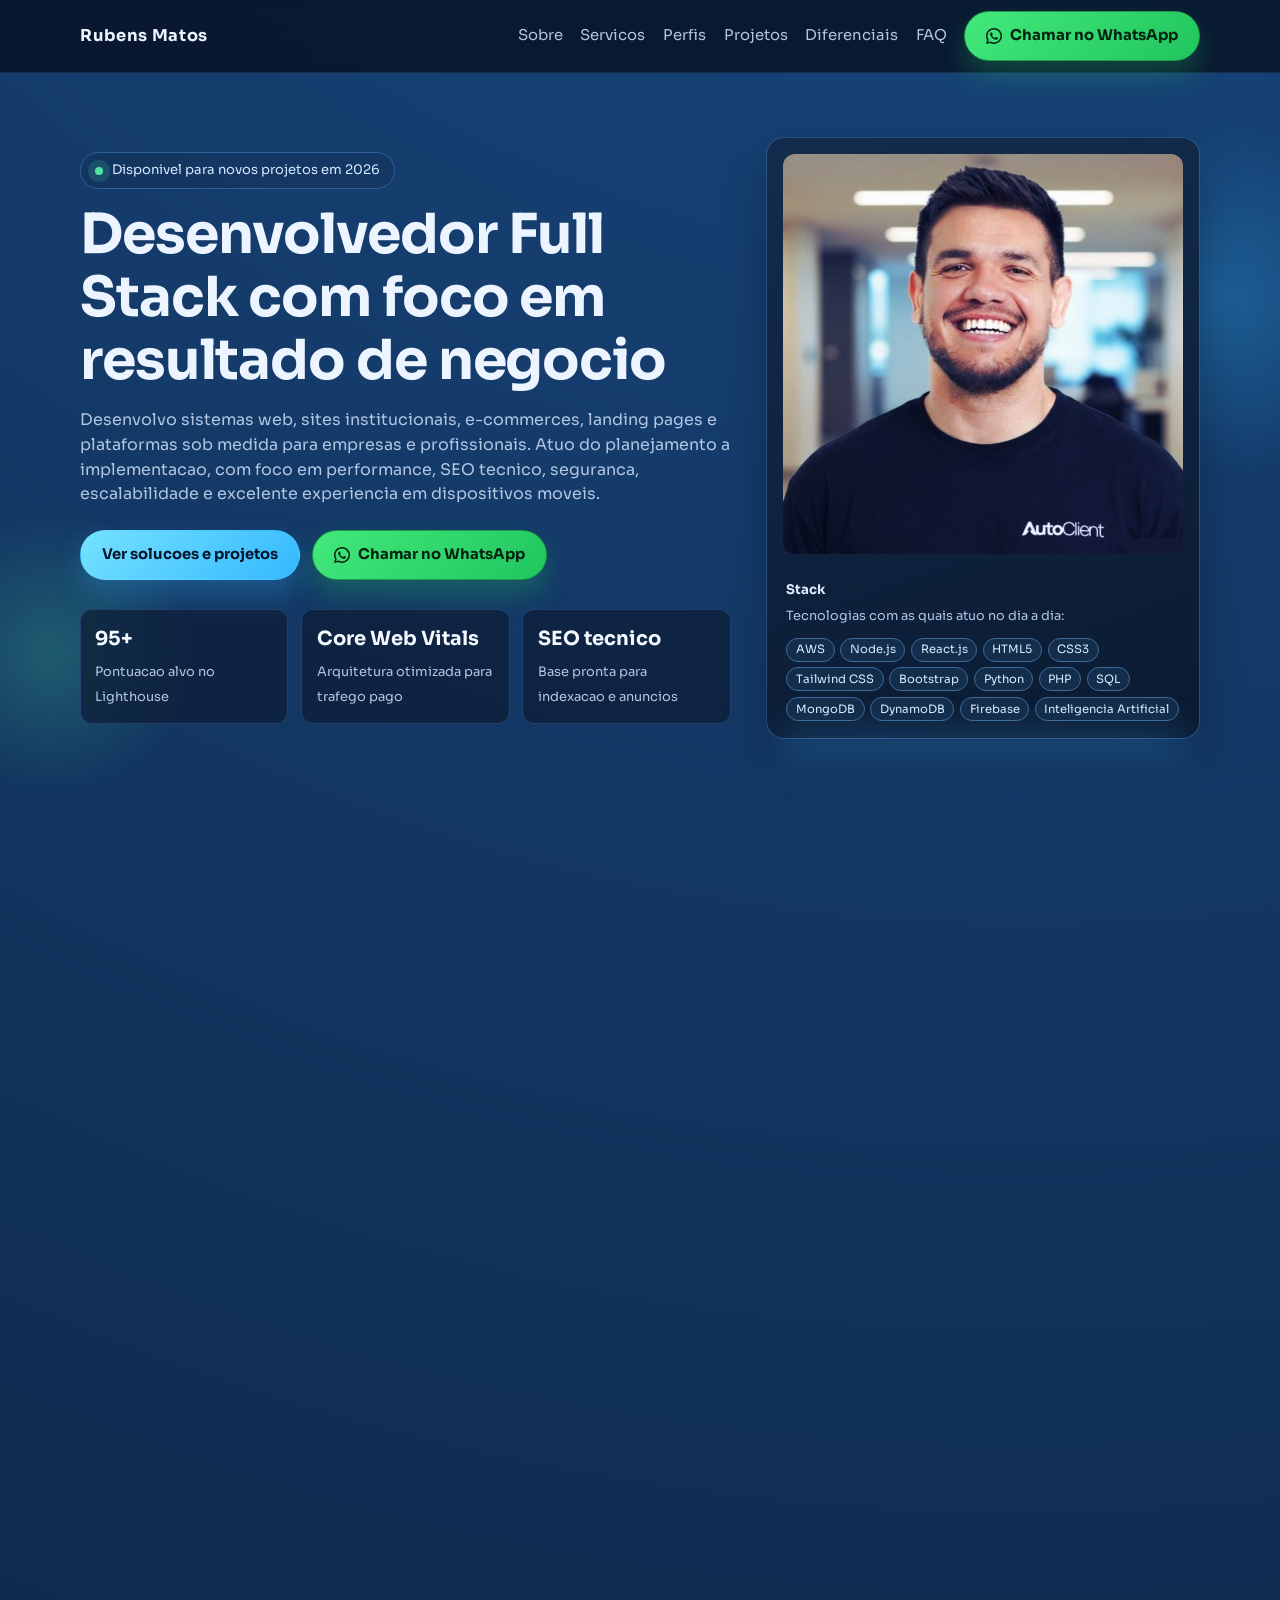
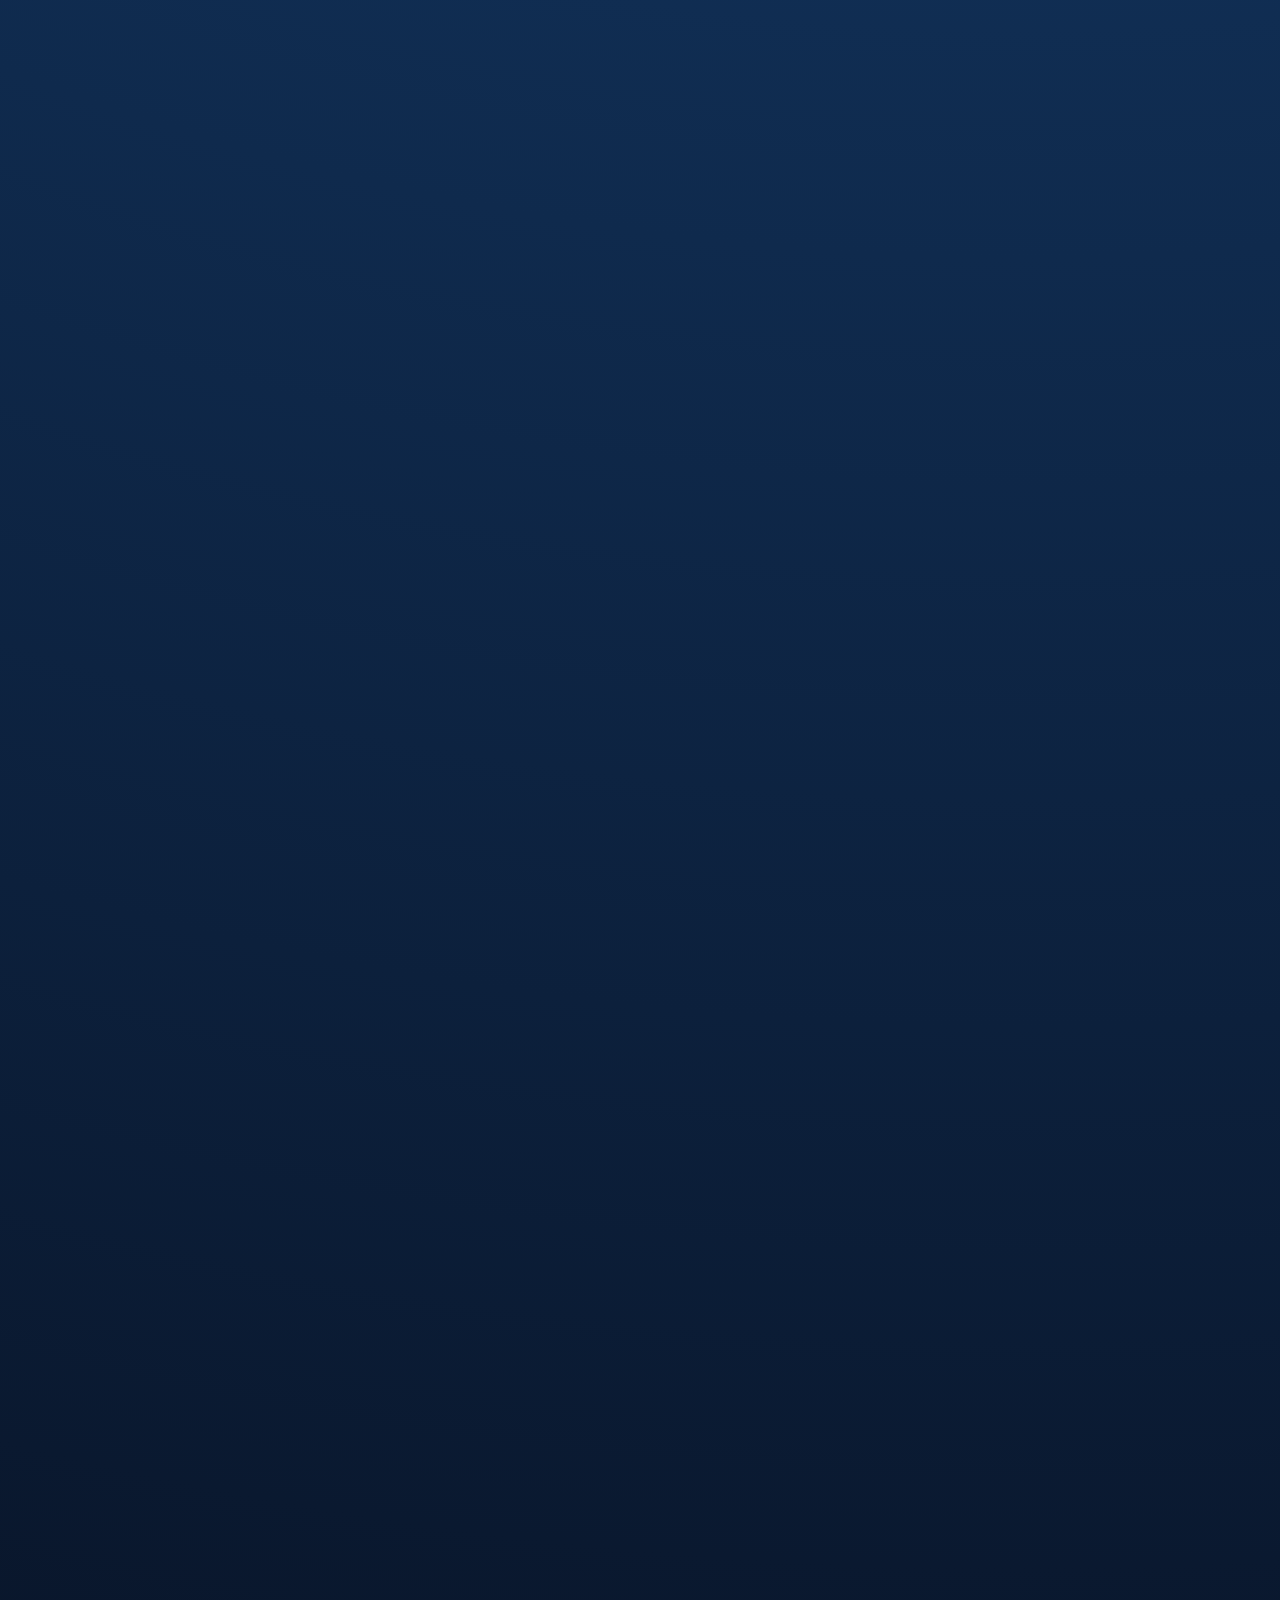
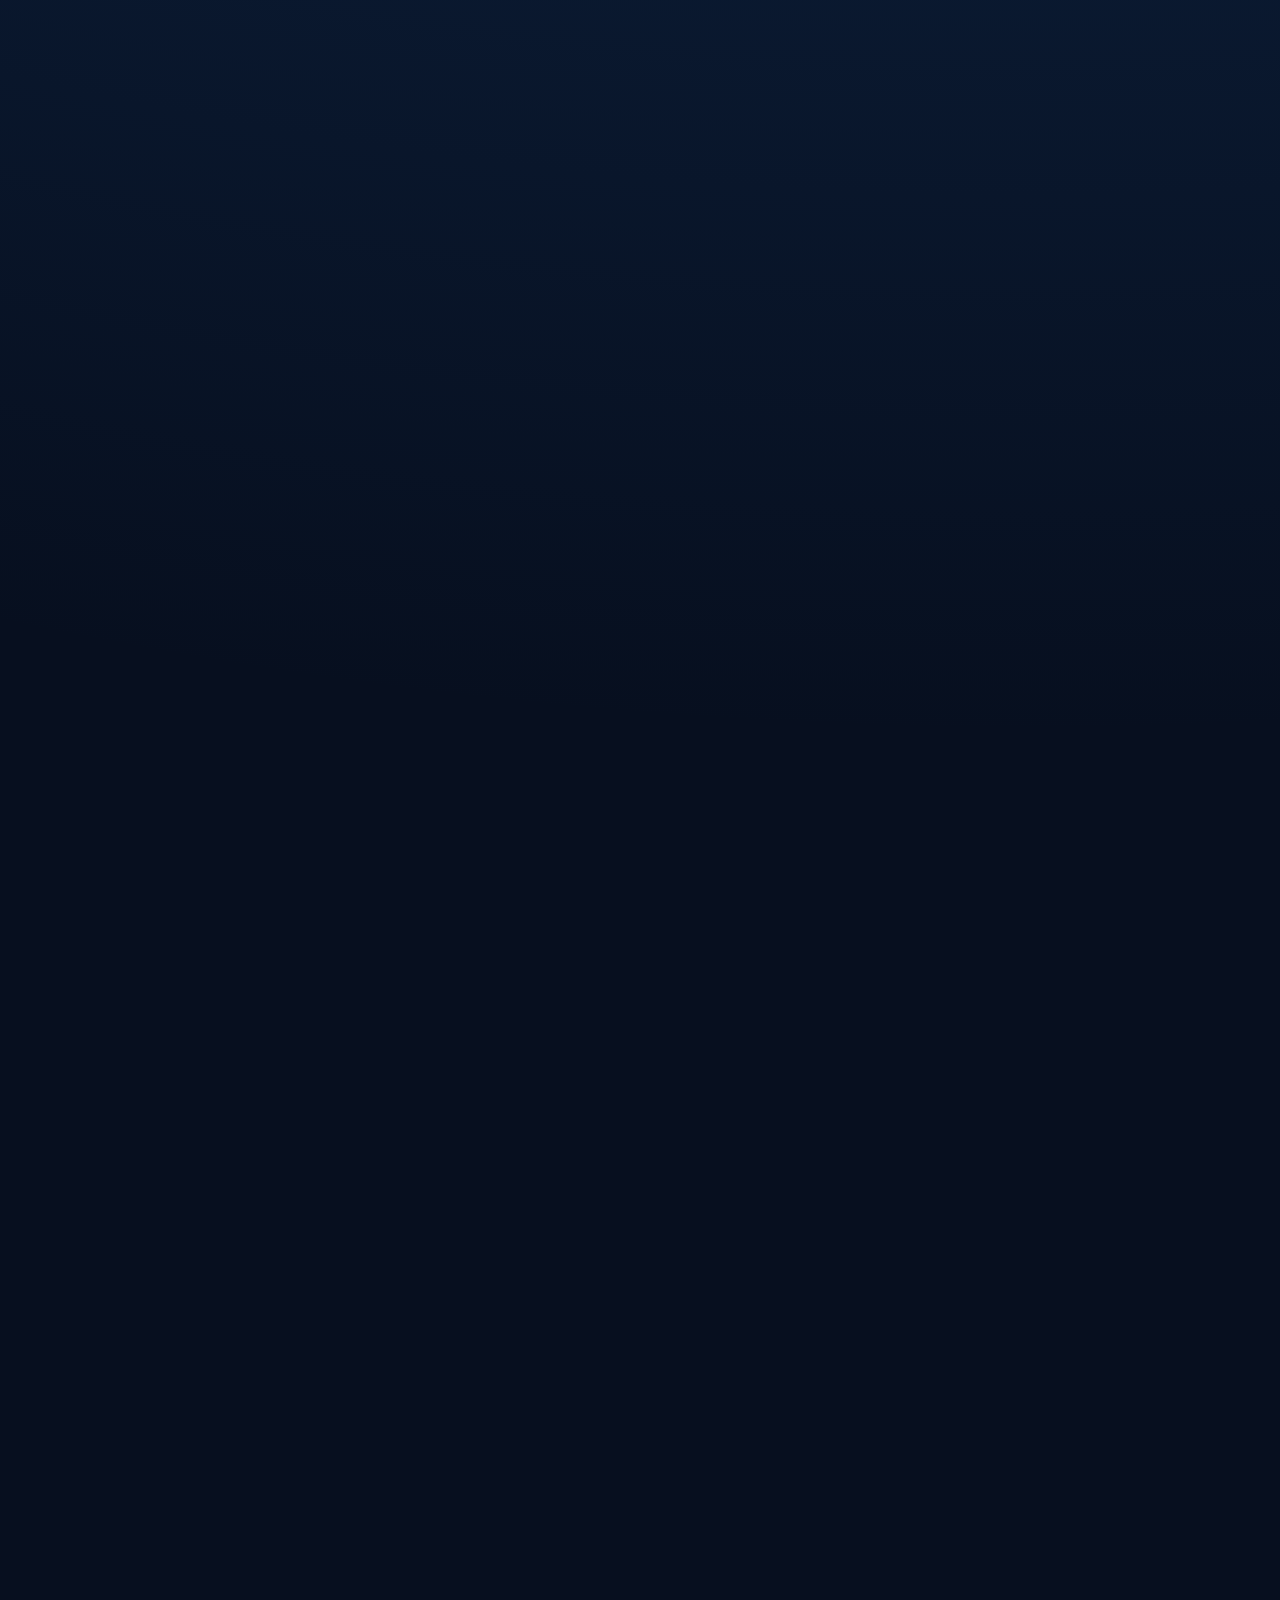
==== commit 5a6a822e: "feat: elevar SEO, performance e preparacao para Google Ads" ====
--- a/index.html
+++ b/index.html
@@ -5,42 +5,59 @@
     <meta http-equiv="X-UA-Compatible" content="IE=edge" />
     <meta name="viewport" content="width=device-width, initial-scale=1" />
 
-    <title>Rubens Matos | Desenvolvedor Full Stack</title>
+    <title>Rubens Matos | Desenvolvedor Full Stack para Sites, Sistemas Web e SEO Tecnico</title>
     <meta
       name="description"
-      content="Landing page oficial de Rubens Matos, desenvolvedor full stack. Conheca perfil profissional, projetos publicados e formas de contato."
-    />
-    <meta
-      name="keywords"
-      content="Rubens Matos, desenvolvedor full stack, portfolio, landing page, projetos web, seo, performance"
+      content="Desenvolvedor full stack em Uberlandia para criacao de sites, landing pages, sistemas web, APIs e automacoes com foco em performance, SEO tecnico e conversao."
     />
     <meta name="author" content="Rubens Matos" />
     <meta name="robots" content="index, follow, max-image-preview:large" />
+    <meta
+      name="googlebot"
+      content="index, follow, max-snippet:-1, max-image-preview:large, max-video-preview:-1"
+    />
     <meta name="theme-color" content="#070f1f" />
+    <meta name="format-detection" content="telephone=no" />
     <meta name="referrer" content="strict-origin-when-cross-origin" />
+    <meta name="geo.region" content="BR-MG" />
+    <meta name="geo.placename" content="Uberlandia" />
 
     <link rel="canonical" href="https://rubensmatos.github.io/" />
-    <link rel="icon" href="assets/img/favicon.svg" type="image/svg+xml" />
-    <link rel="manifest" href="site.webmanifest" />
+    <link rel="icon" href="/favicon.ico" sizes="any" />
+    <link rel="icon" href="/assets/img/favicon.svg" type="image/svg+xml" />
+    <link rel="icon" href="/favicon-48x48.png" type="image/png" sizes="48x48" />
+    <link rel="apple-touch-icon" href="/apple-touch-icon.png" sizes="180x180" />
+    <link rel="manifest" href="/site.webmanifest" />
 
     <meta property="og:locale" content="pt_BR" />
     <meta property="og:type" content="website" />
-    <meta property="og:title" content="Rubens Matos | Desenvolvedor Full Stack" />
+    <meta
+      property="og:title"
+      content="Rubens Matos | Desenvolvedor Full Stack para Sites, Sistemas Web e SEO Tecnico"
+    />
     <meta
       property="og:description"
-      content="Portfolio profissional com foco em alta performance, SEO tecnico e desenvolvimento full stack."
+      content="Projetos de sites, landing pages, sistemas web e automacoes com foco em performance, SEO tecnico e conversao."
     />
     <meta property="og:url" content="https://rubensmatos.github.io/" />
     <meta property="og:site_name" content="Rubens Matos" />
     <meta property="og:image" content="https://rubensmatos.github.io/assets/img/og-cover.svg" />
+    <meta property="og:image:width" content="1200" />
+    <meta property="og:image:height" content="630" />
+    <meta property="og:image:type" content="image/svg+xml" />
+    <meta property="og:image:alt" content="Portfolio de Rubens Matos, desenvolvedor full stack" />
 
     <meta name="twitter:card" content="summary_large_image" />
-    <meta name="twitter:title" content="Rubens Matos | Desenvolvedor Full Stack" />
+    <meta
+      name="twitter:title"
+      content="Rubens Matos | Desenvolvedor Full Stack para Sites, Sistemas Web e SEO Tecnico"
+    />
     <meta
       name="twitter:description"
-      content="Conheca os principais projetos de Rubens Matos e entre em contato para novas oportunidades."
+      content="Conheca os principais projetos, tecnologias e servicos de Rubens Matos para novas demandas digitais."
     />
     <meta name="twitter:image" content="https://rubensmatos.github.io/assets/img/og-cover.svg" />
+    <meta name="twitter:image:alt" content="Portfolio profissional de Rubens Matos" />
 
     <link
       rel="preload"
@@ -54,52 +71,155 @@
     <script type="application/ld+json">
       {
         "@context": "https://schema.org",
-        "@type": "Person",
-        "name": "Rubens Matos",
-        "url": "https://rubensmatos.github.io/",
-        "image": "https://rubensmatos.github.io/assets/img/foto-perfil.jpeg",
-        "jobTitle": "Desenvolvedor Full Stack",
-        "description": "Desenvolvedor full stack com foco em entrega de produtos web de alta performance.",
-        "sameAs": [
-          "https://www.linkedin.com/in/rubens-matos/",
-          "https://www.workana.com/freelancer/afd1cf3f02dd662232c7501138c995fa",
-          "https://github.com/rubensmatos"
-        ],
-        "knowsAbout": [
-          "JavaScript",
-          "TypeScript",
-          "Node.js",
-          "React",
-          "APIs",
-          "SEO tecnico",
-          "Performance web"
-        ]
-      }
-    </script>
-
-    <script type="application/ld+json">
-      {
-        "@context": "https://schema.org",
-        "@type": "ItemList",
-        "name": "Projetos publicados de Rubens Matos",
-        "itemListElement": [
+        "@graph": [
           {
-            "@type": "ListItem",
-            "position": 1,
-            "url": "https://rubensmatos.github.io/#projeto-1",
-            "name": "Projeto 01"
+            "@type": "WebSite",
+            "@id": "https://rubensmatos.github.io/#website",
+            "url": "https://rubensmatos.github.io/",
+            "name": "Rubens Matos",
+            "inLanguage": "pt-BR"
           },
           {
-            "@type": "ListItem",
-            "position": 2,
-            "url": "https://rubensmatos.github.io/#projeto-2",
-            "name": "Projeto 02"
+            "@type": "WebPage",
+            "@id": "https://rubensmatos.github.io/#webpage",
+            "url": "https://rubensmatos.github.io/",
+            "name": "Rubens Matos | Desenvolvedor Full Stack para Sites, Sistemas Web e SEO Tecnico",
+            "isPartOf": { "@id": "https://rubensmatos.github.io/#website" },
+            "description": "Pagina oficial com servicos, projetos e contato profissional de Rubens Matos.",
+            "inLanguage": "pt-BR",
+            "primaryImageOfPage": {
+              "@type": "ImageObject",
+              "url": "https://rubensmatos.github.io/assets/img/og-cover.svg",
+              "width": 1200,
+              "height": 630
+            }
           },
           {
-            "@type": "ListItem",
-            "position": 3,
-            "url": "https://rubensmatos.github.io/#projeto-3",
-            "name": "Projeto 03"
+            "@type": "ProfilePage",
+            "@id": "https://rubensmatos.github.io/#profilepage",
+            "url": "https://rubensmatos.github.io/",
+            "name": "Perfil profissional de Rubens Matos",
+            "isPartOf": { "@id": "https://rubensmatos.github.io/#website" },
+            "mainEntity": { "@id": "https://rubensmatos.github.io/#person" },
+            "inLanguage": "pt-BR"
+          },
+          {
+            "@type": "Person",
+            "@id": "https://rubensmatos.github.io/#person",
+            "name": "Rubens Matos",
+            "url": "https://rubensmatos.github.io/",
+            "image": "https://rubensmatos.github.io/assets/img/foto-perfil.jpeg",
+            "jobTitle": "Software Engineer e Desenvolvedor Full Stack",
+            "description": "Engenheiro de software com mais de 10 anos de experiencia em sistemas web, APIs, automacao, arquitetura SaaS e infraestrutura em nuvem.",
+            "worksFor": {
+              "@type": "Organization",
+              "name": "AutoClient"
+            },
+            "homeLocation": {
+              "@type": "Place",
+              "name": "Uberlandia, Minas Gerais, Brasil"
+            },
+            "sameAs": [
+              "https://www.linkedin.com/in/rubens-matos/",
+              "https://www.workana.com/freelancer/afd1cf3f02dd662232c7501138c995fa",
+              "https://github.com/rubensmatos"
+            ],
+            "knowsAbout": [
+              "Python",
+              "PHP",
+              "Node.js",
+              "React.js",
+              "AWS",
+              "Arquitetura de Software",
+              "APIs REST",
+              "SEO Tecnico",
+              "Performance Web",
+              "Automacao com Inteligencia Artificial",
+              "DynamoDB",
+              "MongoDB",
+              "Firebase"
+            ]
+          },
+          {
+            "@type": "ItemList",
+            "@id": "https://rubensmatos.github.io/#projects",
+            "name": "Projetos de desenvolvimento de Rubens Matos",
+            "itemListOrder": "https://schema.org/ItemListOrderAscending",
+            "numberOfItems": 3,
+            "itemListElement": [
+              {
+                "@type": "ListItem",
+                "position": 1,
+                "name": "AutoClient - Plataforma de atendimento com IA",
+                "url": "https://autoclient.com.br/"
+              },
+              {
+                "@type": "ListItem",
+                "position": 2,
+                "name": "Vidal Lux - Site institucional e portfolio",
+                "url": "https://vidallux.com.br/"
+              },
+              {
+                "@type": "ListItem",
+                "position": 3,
+                "name": "RM Comex - Portal corporativo de comercio exterior",
+                "url": "https://rmcomex.com.br/"
+              }
+            ]
+          },
+          {
+            "@type": "FAQPage",
+            "@id": "https://rubensmatos.github.io/#faq-schema",
+            "mainEntity": [
+              {
+                "@type": "Question",
+                "name": "Quais tipos de projetos voce desenvolve?",
+                "acceptedAnswer": {
+                  "@type": "Answer",
+                  "text": "Atuo no desenvolvimento de sites institucionais, landing pages, sistemas web sob medida, APIs, integracoes e automacoes orientadas a resultado de negocio."
+                }
+              },
+              {
+                "@type": "Question",
+                "name": "Voce trabalha com SEO tecnico e performance?",
+                "acceptedAnswer": {
+                  "@type": "Answer",
+                  "text": "Sim. Estruturo os projetos com foco em Core Web Vitals, semantica HTML, dados estruturados, indexacao correta e melhoria continua de velocidade em desktop e mobile."
+                }
+              },
+              {
+                "@type": "Question",
+                "name": "Quais tecnologias estao no seu stack principal?",
+                "acceptedAnswer": {
+                  "@type": "Answer",
+                  "text": "Trabalho com Python, PHP, Node.js, React.js, JavaScript, HTML5, CSS3, AWS, bancos relacionais e NoSQL como MySQL, DynamoDB, MongoDB e Firebase."
+                }
+              },
+              {
+                "@type": "Question",
+                "name": "Voce cria integracoes com WhatsApp e APIs externas?",
+                "acceptedAnswer": {
+                  "@type": "Answer",
+                  "text": "Sim. Desenvolvo fluxos de atendimento e prospeccao com WhatsApp, chatbots, integracoes com APIs de terceiros e automacoes para operacoes comerciais."
+                }
+              },
+              {
+                "@type": "Question",
+                "name": "Como funciona o inicio de um novo projeto?",
+                "acceptedAnswer": {
+                  "@type": "Answer",
+                  "text": "O processo comeca por diagnostico tecnico e de negocio, definicao de escopo, planejamento de entregas e implementacao com acompanhamento por marcos e metas."
+                }
+              },
+              {
+                "@type": "Question",
+                "name": "Voce atende projetos para empresas de diferentes segmentos?",
+                "acceptedAnswer": {
+                  "@type": "Answer",
+                  "text": "Sim. Atendo operacoes B2B e B2C em segmentos como tecnologia, comercio exterior, servicos, e-commerce e negocios que buscam crescimento digital."
+                }
+              }
+            ]
           }
         ]
       }
@@ -130,10 +250,21 @@
 
         <nav id="menu-principal" class="menu" data-menu aria-label="Navegacao principal">
           <a href="#sobre">Sobre</a>
+          <a href="#servicos">Servicos</a>
           <a href="#perfis">Perfis</a>
           <a href="#projetos">Projetos</a>
           <a href="#diferenciais">Diferenciais</a>
-          <a class="btn btn-whatsapp" href="https://wa.me/5534999115556" target="_blank" rel="noopener noreferrer" aria-label="Chamar no WhatsApp">
+          <a href="#faq">FAQ</a>
+          <a
+            class="btn btn-whatsapp"
+            href="https://wa.me/5534999115556"
+            target="_blank"
+            rel="noopener noreferrer"
+            aria-label="Chamar no WhatsApp"
+            data-track-event="whatsapp_top_menu"
+            data-track-location="menu"
+            data-track-type="cta"
+          >
             <svg viewBox="0 0 16 16" aria-hidden="true" xmlns="http://www.w3.org/2000/svg">
               <path
                 fill="currentColor"
@@ -159,8 +290,17 @@
             </p>
 
             <div class="hero-actions">
-              <a class="btn btn-primary" href="#projetos">Ver projetos publicados</a>
-              <a class="btn btn-whatsapp" href="https://wa.me/5534999115556" target="_blank" rel="noopener noreferrer" aria-label="Chamar no WhatsApp">
+              <a class="btn btn-primary" href="#projetos" data-track-event="ver_projetos_hero" data-track-location="hero" data-track-type="navegacao">Ver solucoes e projetos</a>
+              <a
+                class="btn btn-whatsapp"
+                href="https://wa.me/5534999115556"
+                target="_blank"
+                rel="noopener noreferrer"
+                aria-label="Chamar no WhatsApp"
+                data-track-event="whatsapp_hero"
+                data-track-location="hero"
+                data-track-type="cta"
+              >
                 <svg viewBox="0 0 16 16" aria-hidden="true" xmlns="http://www.w3.org/2000/svg">
                   <path
                     fill="currentColor"
@@ -244,6 +384,57 @@
         </div>
       </section>
 
+      <section class="section" id="servicos" aria-labelledby="servicos-title">
+        <div class="container">
+          <h2 class="section-title" id="servicos-title">Servicos em desenvolvimento, SEO tecnico e infraestrutura</h2>
+          <p class="section-lead">
+            Entrego projetos ponta a ponta para empresas que precisam acelerar presenca digital, gerar mais
+            oportunidades comerciais e manter software com evolucao continua em producao.
+          </p>
+
+          <div class="services-grid">
+            <article class="service-card" aria-label="Criacao de sites e landing pages">
+              <h3>Sites, landing pages e paginas para conversao</h3>
+              <p>
+                Estruturacao de paginas orientadas a vendas, com carregamento rapido, copy clara, rastreamento de
+                conversao e base tecnica para campanhas de Google Ads e SEO organico.
+              </p>
+              <ul class="service-list">
+                <li>Arquitetura HTML semantica e acessivel</li>
+                <li>Melhoria de Core Web Vitals e experiencia mobile</li>
+                <li>Preparacao para GA4, GTM e eventos de conversao</li>
+              </ul>
+            </article>
+
+            <article class="service-card" aria-label="Sistemas web e APIs">
+              <h3>Sistemas web, APIs e integracoes</h3>
+              <p>
+                Desenvolvimento de modulos de negocio, paineis administrativos, APIs REST e integracoes com servicos
+                externos para operacoes que exigem estabilidade e escalabilidade.
+              </p>
+              <ul class="service-list">
+                <li>Back-end com Python, PHP e Node.js</li>
+                <li>Front-end com React.js e JavaScript moderno</li>
+                <li>Integracoes com WhatsApp, CRM e plataformas SaaS</li>
+              </ul>
+            </article>
+
+            <article class="service-card" aria-label="Arquitetura cloud e sustentacao">
+              <h3>Arquitetura cloud, deploy e sustentacao tecnica</h3>
+              <p>
+                Planejamento de infraestrutura para ambientes de producao com observabilidade, automacao de tarefas,
+                padroes de deploy e foco em reducao de falhas operacionais.
+              </p>
+              <ul class="service-list">
+                <li>AWS, Docker, CI/CD e ambientes Linux</li>
+                <li>Bancos SQL e NoSQL para diferentes cenarios</li>
+                <li>Refatoracao e melhoria de arquitetura existente</li>
+              </ul>
+            </article>
+          </div>
+        </div>
+      </section>
+
       <section class="section" id="perfis" aria-labelledby="perfis-title">
         <div class="container">
           <h2 class="section-title" id="perfis-title">Presenca profissional e credenciais</h2>
@@ -281,7 +472,10 @@
                   class="btn btn-outline"
                   href="https://www.linkedin.com/in/rubens-matos/"
                   target="_blank"
-                  rel="noopener noreferrer"
+                  rel="noopener noreferrer me"
+                  data-track-event="linkedin_profile"
+                  data-track-location="perfis"
+                  data-track-type="social"
                 >
                   Veja meu perfil no LinkedIn
                 </a>
@@ -321,7 +515,10 @@
                   class="btn btn-outline"
                   href="https://www.workana.com/freelancer/afd1cf3f02dd662232c7501138c995fa"
                   target="_blank"
-                  rel="noopener noreferrer"
+                  rel="noopener noreferrer me"
+                  data-track-event="workana_profile"
+                  data-track-location="perfis"
+                  data-track-type="social"
                 >
                   Veja meu perfil no Workana
                 </a>
@@ -341,15 +538,26 @@
 
           <div class="projects">
             <article class="project-card" id="projeto-1">
-              <img
-                class="project-cover project-cover-contain"
-                src="assets/img/autoclient-dashboard.png"
-                width="1171"
-                height="1068"
-                loading="lazy"
-                decoding="async"
-                alt="Imagem de capa do projeto AutoClient"
-              />
+              <picture>
+                <source
+                  type="image/webp"
+                  srcset="
+                    assets/img/autoclient-dashboard-640.webp 640w,
+                    assets/img/autoclient-dashboard.webp 1171w
+                  "
+                  sizes="(max-width: 980px) 100vw, 33vw"
+                />
+                <img
+                  class="project-cover project-cover-contain"
+                  src="assets/img/autoclient-dashboard.png"
+                  width="1171"
+                  height="1068"
+                  loading="lazy"
+                  decoding="async"
+                  fetchpriority="low"
+                  alt="Imagem de capa do projeto AutoClient"
+                />
+              </picture>
               <div class="project-body">
                 <h3>AutoClient - Plataforma de atendimento com IA</h3>
                 <p>
@@ -363,21 +571,42 @@
                   <span>Dashboard</span>
                 </div>
                 <div class="project-links">
-                  <a href="https://autoclient.com.br/" target="_blank" rel="noopener noreferrer" aria-label="Abrir site da AutoClient">Acessar site</a>
+                  <a
+                    href="https://autoclient.com.br/"
+                    target="_blank"
+                    rel="noopener noreferrer"
+                    aria-label="Abrir case da AutoClient"
+                    data-track-event="case_autoclient"
+                    data-track-location="projetos"
+                    data-track-type="case"
+                  >
+                    Ver case AutoClient
+                  </a>
                 </div>
               </div>
             </article>
 
             <article class="project-card" id="projeto-2">
-              <img
-                class="project-cover project-cover-contain"
-                src="assets/img/vidallux-home.png"
-                width="1171"
-                height="1068"
-                loading="lazy"
-                decoding="async"
-                alt="Imagem de capa do projeto Vidal Lux"
-              />
+              <picture>
+                <source
+                  type="image/webp"
+                  srcset="
+                    assets/img/vidallux-home-640.webp 640w,
+                    assets/img/vidallux-home.webp 1171w
+                  "
+                  sizes="(max-width: 980px) 100vw, 33vw"
+                />
+                <img
+                  class="project-cover project-cover-contain"
+                  src="assets/img/vidallux-home.png"
+                  width="1171"
+                  height="1068"
+                  loading="lazy"
+                  decoding="async"
+                  fetchpriority="low"
+                  alt="Imagem de capa do projeto Vidal Lux"
+                />
+              </picture>
               <div class="project-body">
                 <h3>Vidal Lux - Site institucional e portfolio</h3>
                 <p>
@@ -391,21 +620,42 @@
                   <span>WhatsApp CTA</span>
                 </div>
                 <div class="project-links">
-                  <a href="https://vidallux.com.br/" target="_blank" rel="noopener noreferrer" aria-label="Abrir site da Vidal Lux">Acessar site</a>
+                  <a
+                    href="https://vidallux.com.br/"
+                    target="_blank"
+                    rel="noopener noreferrer"
+                    aria-label="Abrir case da Vidal Lux"
+                    data-track-event="case_vidallux"
+                    data-track-location="projetos"
+                    data-track-type="case"
+                  >
+                    Ver case Vidal Lux
+                  </a>
                 </div>
               </div>
             </article>
 
             <article class="project-card" id="projeto-3">
-              <img
-                class="project-cover project-cover-contain"
-                src="assets/img/rmcomex-home.png"
-                width="1171"
-                height="1068"
-                loading="lazy"
-                decoding="async"
-                alt="Imagem de capa do projeto RM Comex"
-              />
+              <picture>
+                <source
+                  type="image/webp"
+                  srcset="
+                    assets/img/rmcomex-home-640.webp 640w,
+                    assets/img/rmcomex-home.webp 1171w
+                  "
+                  sizes="(max-width: 980px) 100vw, 33vw"
+                />
+                <img
+                  class="project-cover project-cover-contain"
+                  src="assets/img/rmcomex-home.png"
+                  width="1171"
+                  height="1068"
+                  loading="lazy"
+                  decoding="async"
+                  fetchpriority="low"
+                  alt="Imagem de capa do projeto RM Comex"
+                />
+              </picture>
               <div class="project-body">
                 <h3>RM Comex - Portal corporativo de comercio exterior</h3>
                 <p>
@@ -419,7 +669,17 @@
                   <span>Multi-idioma</span>
                 </div>
                 <div class="project-links">
-                  <a href="https://rmcomex.com.br/" target="_blank" rel="noopener noreferrer" aria-label="Abrir site da RM Comex">Acessar site</a>
+                  <a
+                    href="https://rmcomex.com.br/"
+                    target="_blank"
+                    rel="noopener noreferrer"
+                    aria-label="Abrir case da RM Comex"
+                    data-track-event="case_rmcomex"
+                    data-track-location="projetos"
+                    data-track-type="case"
+                  >
+                    Ver case RM Comex
+                  </a>
                 </div>
               </div>
             </article>
@@ -545,23 +805,91 @@
         </div>
       </section>
 
+      <section class="section" id="faq" aria-labelledby="faq-title">
+        <div class="container">
+          <h2 class="section-title" id="faq-title">Perguntas frequentes sobre projetos e contratacao</h2>
+          <p class="section-lead">
+            Respostas objetivas para ajudar na decisao tecnica e comercial antes de iniciar um novo desenvolvimento.
+          </p>
+
+          <div class="faq-list">
+            <details class="faq-item">
+              <summary>Quais tipos de projetos voce desenvolve?</summary>
+              <p>
+                Atuo no desenvolvimento de sites institucionais, landing pages, sistemas web sob medida, APIs,
+                integracoes e automacoes orientadas a resultado de negocio.
+              </p>
+            </details>
+
+            <details class="faq-item">
+              <summary>Voce trabalha com SEO tecnico e performance?</summary>
+              <p>
+                Sim. Estruturo os projetos com foco em Core Web Vitals, semantica HTML, dados estruturados,
+                indexacao correta e melhoria continua de velocidade em desktop e mobile.
+              </p>
+            </details>
+
+            <details class="faq-item">
+              <summary>Quais tecnologias estao no seu stack principal?</summary>
+              <p>
+                Trabalho com Python, PHP, Node.js, React.js, JavaScript, HTML5, CSS3, AWS, bancos relacionais e
+                NoSQL como MySQL, DynamoDB, MongoDB e Firebase.
+              </p>
+            </details>
+
+            <details class="faq-item">
+              <summary>Voce cria integracoes com WhatsApp e APIs externas?</summary>
+              <p>
+                Sim. Desenvolvo fluxos de atendimento e prospeccao com WhatsApp, chatbots, integracoes com APIs de
+                terceiros e automacoes para operacoes comerciais.
+              </p>
+            </details>
+
+            <details class="faq-item">
+              <summary>Como funciona o inicio de um novo projeto?</summary>
+              <p>
+                O processo comeca por diagnostico tecnico e de negocio, definicao de escopo, planejamento de
+                entregas e implementacao com acompanhamento por marcos e metas.
+              </p>
+            </details>
+
+            <details class="faq-item">
+              <summary>Voce atende projetos para empresas de diferentes segmentos?</summary>
+              <p>
+                Sim. Atendo operacoes B2B e B2C em segmentos como tecnologia, comercio exterior, servicos, e-commerce
+                e negocios que buscam crescimento digital.
+              </p>
+            </details>
+          </div>
+        </div>
+      </section>
+
       <section class="section" id="contato" aria-labelledby="contato-title">
         <div class="container cta cta-contact">
           <div>
             <h2 class="section-title" id="contato-title">Vamos construir seu proximo projeto?</h2>
             <p>
-              Me envie uma mensagem e eu retorno com uma proposta de execucao alinhada a prazo, escopo e metas de
-              negocio.
+              Me chame no WhatsApp para receber uma proposta tecnica com escopo, prioridades de implementacao, prazos
+              realistas e estrategia de crescimento para o seu projeto digital.
             </p>
           </div>
-          <a class="btn btn-whatsapp" href="https://wa.me/5534999115556" target="_blank" rel="noopener noreferrer">
+          <a
+            class="btn btn-whatsapp"
+            href="https://wa.me/5534999115556"
+            target="_blank"
+            rel="noopener noreferrer"
+            aria-label="Iniciar conversa no WhatsApp com Rubens Matos"
+            data-track-event="whatsapp_footer_cta"
+            data-track-location="contato"
+            data-track-type="cta"
+          >
             <svg viewBox="0 0 16 16" aria-hidden="true" xmlns="http://www.w3.org/2000/svg">
               <path
                 fill="currentColor"
                 d="M13.601 2.326A7.85 7.85 0 0 0 8.004 0C3.58 0 0 3.58 0 8.003c0 1.414.37 2.794 1.073 4.008L0 16l4.102-1.073a7.95 7.95 0 0 0 3.902 1.005h.003c4.423 0 8.003-3.58 8.003-8.003a7.95 7.95 0 0 0-2.409-5.603M8.007 14.5a6.45 6.45 0 0 1-3.293-.9l-.236-.14-2.435.637.65-2.372-.154-.243a6.46 6.46 0 0 1-.99-3.453c0-3.57 2.904-6.473 6.474-6.473a6.43 6.43 0 0 1 4.577 1.896A6.43 6.43 0 0 1 14.5 8.028c-.002 3.57-2.906 6.472-6.475 6.472m3.553-4.849c-.194-.097-1.156-.571-1.335-.635-.178-.064-.307-.097-.436.097-.129.194-.5.635-.614.764-.114.129-.229.145-.422.048-.194-.097-.817-.301-1.556-.96-.575-.513-.963-1.147-1.076-1.34-.113-.194-.012-.299.085-.396.087-.087.194-.226.291-.339.097-.113.129-.194.194-.323.065-.129.032-.242-.016-.339-.048-.097-.436-1.05-.597-1.438-.157-.377-.316-.326-.436-.332l-.371-.007a.71.71 0 0 0-.516.242c-.178.194-.678.662-.678 1.613 0 .95.694 1.87.79 2 .097.129 1.366 2.087 3.311 2.928.463.2.824.319 1.105.408.464.148.886.127 1.22.077.372-.056 1.156-.472 1.319-.928.162-.456.162-.847.113-.928-.048-.08-.178-.129-.372-.226"
               />
             </svg>
-            <span>Chamar no WhatsApp</span>
+            <span>Iniciar conversa no WhatsApp</span>
           </a>
         </div>
       </section>
--- a/assets/css/styles.css
+++ b/assets/css/styles.css
@@ -50,6 +50,11 @@
   color: inherit;
 }
 
+:focus-visible {
+  outline: 2px solid var(--accent-2);
+  outline-offset: 3px;
+}
+
 .container {
   width: var(--container);
   margin-inline: auto;
@@ -389,6 +394,8 @@
 
 .section {
   padding-block: clamp(2.2rem, 4.4vw, 4rem);
+  content-visibility: auto;
+  contain-intrinsic-size: 1px 760px;
 }
 
 .section-title {
@@ -441,6 +448,57 @@
   background: linear-gradient(180deg, var(--accent-2), var(--accent));
 }
 
+.services-grid {
+  margin-top: 1rem;
+  display: grid;
+  grid-template-columns: repeat(3, minmax(0, 1fr));
+  gap: 1rem;
+}
+
+.service-card {
+  border: 1px solid #325e8f;
+  border-radius: var(--radius);
+  padding: 1.2rem;
+  background: linear-gradient(160deg, rgba(14, 33, 60, 0.82), rgba(10, 23, 43, 0.9));
+}
+
+.service-card h3 {
+  margin: 0;
+  font-size: 1.03rem;
+}
+
+.service-card p {
+  margin: 0.75rem 0 0;
+  color: var(--text-soft);
+  font-size: 0.92rem;
+}
+
+.service-list {
+  margin: 0.8rem 0 0;
+  padding: 0;
+  list-style: none;
+  display: grid;
+  gap: 0.55rem;
+}
+
+.service-list li {
+  position: relative;
+  padding-left: 1.15rem;
+  color: #cfe3fb;
+  font-size: 0.82rem;
+}
+
+.service-list li::before {
+  content: "";
+  position: absolute;
+  left: 0;
+  top: 0.42rem;
+  width: 7px;
+  height: 7px;
+  border-radius: 50%;
+  background: linear-gradient(180deg, var(--accent-2), var(--accent));
+}
+
 .social-grid {
   margin-top: 1rem;
   display: grid;
@@ -521,6 +579,10 @@
 .project-card:focus-within {
   transform: translateY(-4px);
   border-color: #3d7dc1;
+}
+
+.project-card picture {
+  display: block;
 }
 
 .project-cover {
@@ -697,6 +759,50 @@
   letter-spacing: 0.02em;
 }
 
+.faq-list {
+  margin-top: 1rem;
+  display: grid;
+  gap: 0.75rem;
+}
+
+.faq-item {
+  border: 1px solid #345f8f;
+  border-radius: 14px;
+  background: rgba(10, 24, 43, 0.86);
+  overflow: clip;
+}
+
+.faq-item summary {
+  cursor: pointer;
+  list-style: none;
+  padding: 0.95rem 1rem;
+  font-weight: 700;
+  color: #e4f1ff;
+  font-size: 0.96rem;
+}
+
+.faq-item summary::-webkit-details-marker {
+  display: none;
+}
+
+.faq-item summary::after {
+  content: "+";
+  float: right;
+  color: #9cd3ff;
+  font-weight: 700;
+}
+
+.faq-item[open] summary::after {
+  content: "-";
+}
+
+.faq-item p {
+  margin: 0;
+  padding: 0 1rem 0.95rem;
+  color: var(--text-soft);
+  font-size: 0.91rem;
+}
+
 .cta {
   border: 1px solid #3a6aa0;
   border-radius: var(--radius);
@@ -762,6 +868,7 @@
 @media (max-width: 980px) {
   .hero-grid,
   .social-grid,
+  .services-grid,
   .differentials-grid,
   .projects,
   .grid-2,
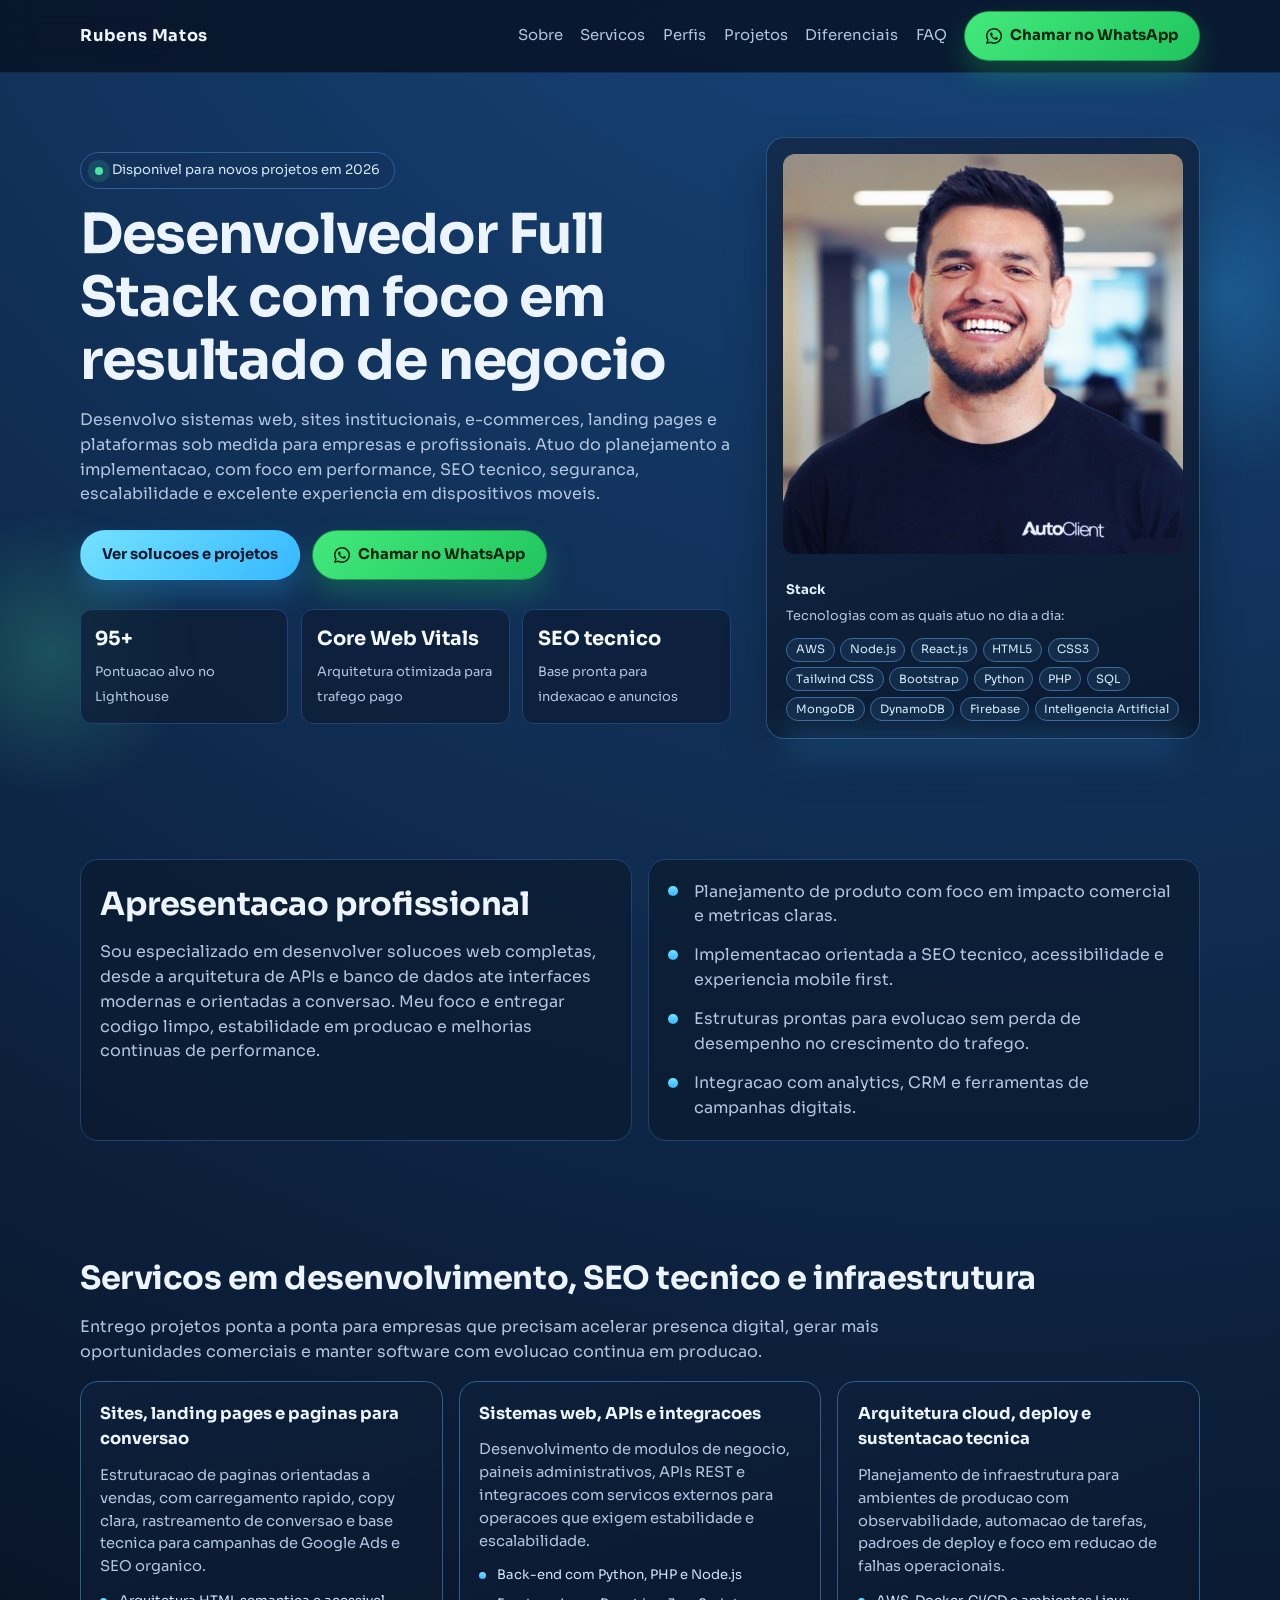
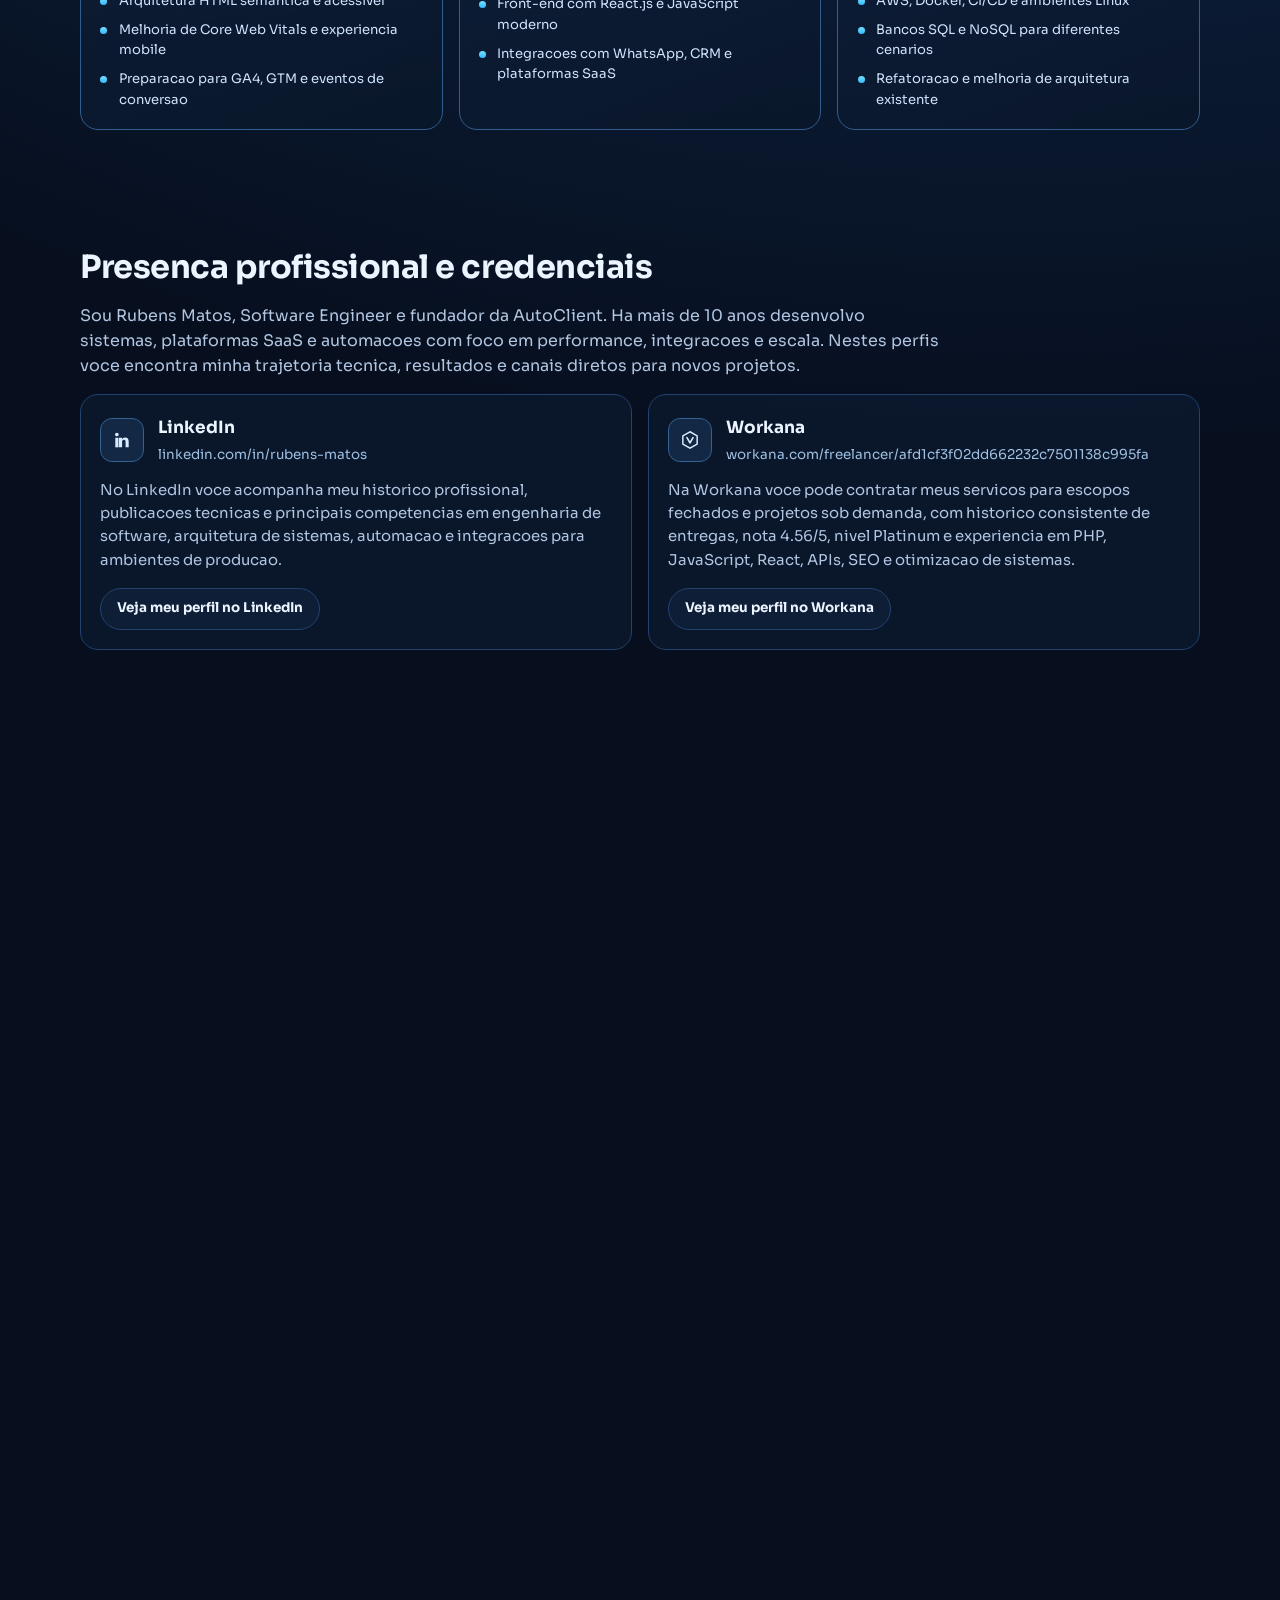
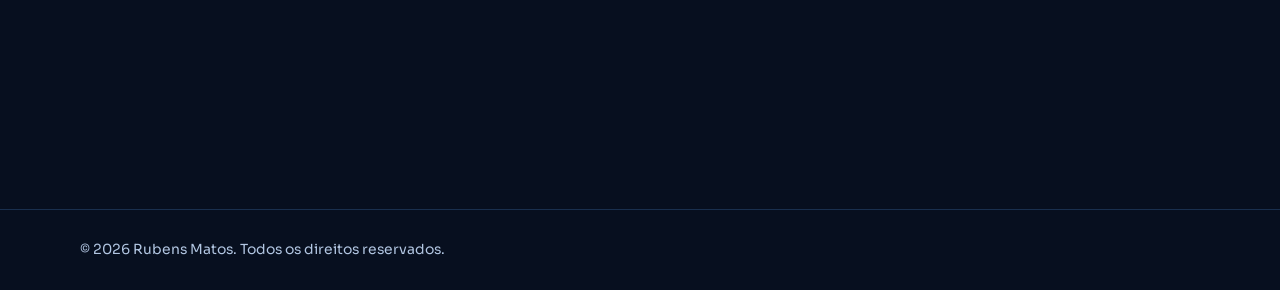
==== commit 15d01fa3: "chore: remover link voltar ao topo do rodape" ====
--- a/index.html
+++ b/index.html
@@ -898,7 +898,6 @@
     <footer class="site-footer">
       <div class="container footer-wrap">
         <p>&copy; <span data-year></span> Rubens Matos. Todos os direitos reservados.</p>
-        <a href="#topo">Voltar ao topo</a>
       </div>
     </footer>
 
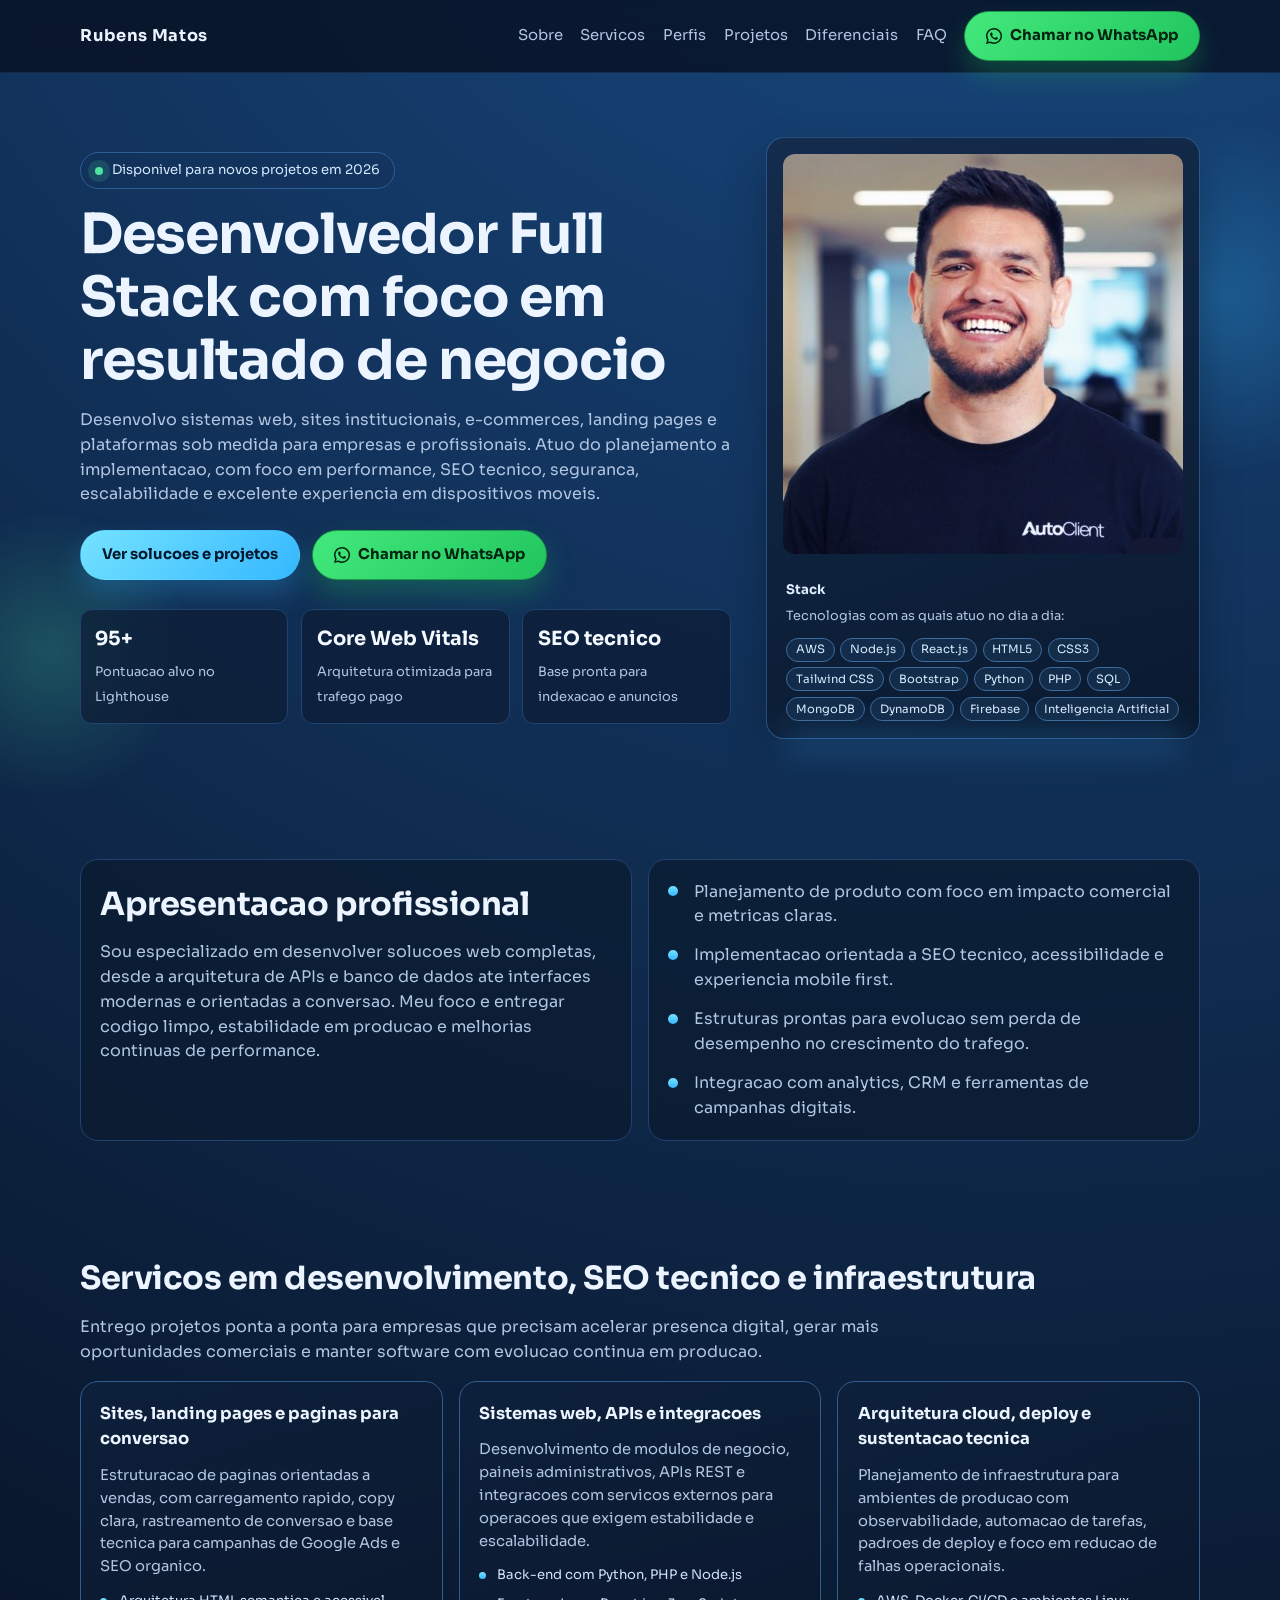
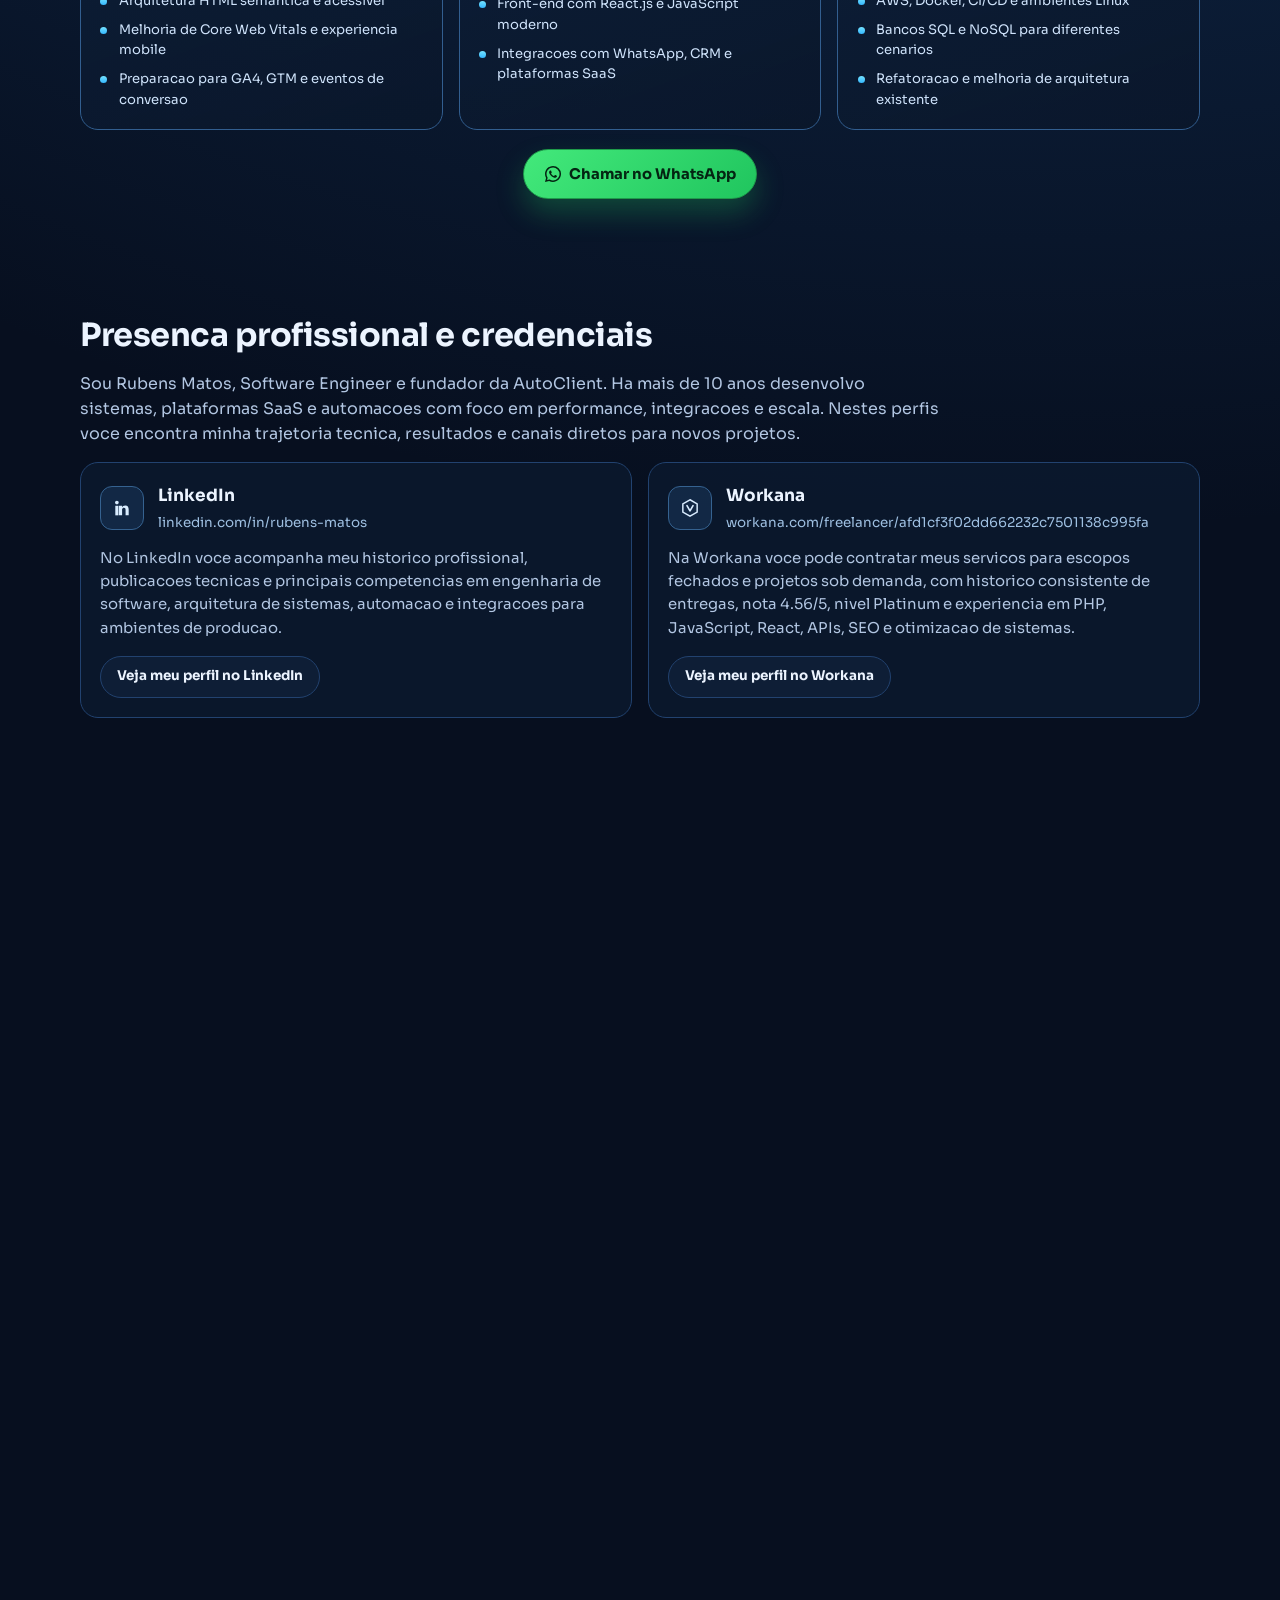
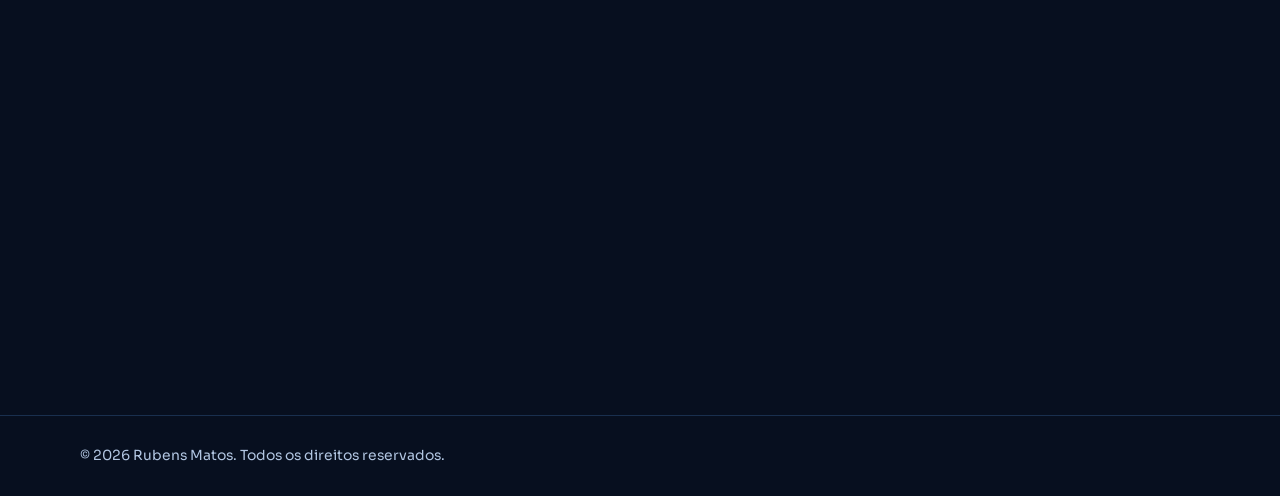
==== commit db22a47e: "feat: adicionar CTAs WhatsApp nas secoes e corrigir overflow mobile de perfis" ====
--- a/index.html
+++ b/index.html
@@ -4,6 +4,32 @@
     <meta charset="utf-8" />
     <meta http-equiv="X-UA-Compatible" content="IE=edge" />
     <meta name="viewport" content="width=device-width, initial-scale=1" />
+    <!-- Google tag (gtag.js) -->
+    <script async src="https://www.googletagmanager.com/gtag/js?id=AW-17081111894"></script>
+    <script>
+      window.dataLayer = window.dataLayer || [];
+      function gtag() {
+        dataLayer.push(arguments);
+      }
+      gtag("js", new Date());
+      gtag("config", "AW-17081111894");
+    </script>
+    <script>
+      function gtag_report_conversion(url) {
+        var callback = function () {
+          if (typeof url != "undefined") {
+            window.location = url;
+          }
+        };
+        gtag("event", "conversion", {
+          send_to: "AW-17081111894/5S1mCMff1tIaENaq9NA_",
+          value: 1.0,
+          currency: "BRL",
+          event_callback: callback,
+        });
+        return false;
+      }
+    </script>
 
     <title>Rubens Matos | Desenvolvedor Full Stack para Sites, Sistemas Web e SEO Tecnico</title>
     <meta
@@ -432,6 +458,27 @@
               </ul>
             </article>
           </div>
+
+          <div class="section-whatsapp-wrap">
+            <a
+              class="btn btn-whatsapp"
+              href="https://wa.me/5534999115556"
+              target="_blank"
+              rel="noopener noreferrer"
+              aria-label="Chamar no WhatsApp apos a secao de servicos"
+              data-track-event="whatsapp_servicos"
+              data-track-location="servicos"
+              data-track-type="cta"
+            >
+              <svg viewBox="0 0 16 16" aria-hidden="true" xmlns="http://www.w3.org/2000/svg">
+                <path
+                  fill="currentColor"
+                  d="M13.601 2.326A7.85 7.85 0 0 0 8.004 0C3.58 0 0 3.58 0 8.003c0 1.414.37 2.794 1.073 4.008L0 16l4.102-1.073a7.95 7.95 0 0 0 3.902 1.005h.003c4.423 0 8.003-3.58 8.003-8.003a7.95 7.95 0 0 0-2.409-5.603M8.007 14.5a6.45 6.45 0 0 1-3.293-.9l-.236-.14-2.435.637.65-2.372-.154-.243a6.46 6.46 0 0 1-.99-3.453c0-3.57 2.904-6.473 6.474-6.473a6.43 6.43 0 0 1 4.577 1.896A6.43 6.43 0 0 1 14.5 8.028c-.002 3.57-2.906 6.472-6.475 6.472m3.553-4.849c-.194-.097-1.156-.571-1.335-.635-.178-.064-.307-.097-.436.097-.129.194-.5.635-.614.764-.114.129-.229.145-.422.048-.194-.097-.817-.301-1.556-.96-.575-.513-.963-1.147-1.076-1.34-.113-.194-.012-.299.085-.396.087-.087.194-.226.291-.339.097-.113.129-.194.194-.323.065-.129.032-.242-.016-.339-.048-.097-.436-1.05-.597-1.438-.157-.377-.316-.326-.436-.332l-.371-.007a.71.71 0 0 0-.516.242c-.178.194-.678.662-.678 1.613 0 .95.694 1.87.79 2 .097.129 1.366 2.087 3.311 2.928.463.2.824.319 1.105.408.464.148.886.127 1.22.077.372-.056 1.156-.472 1.319-.928.162-.456.162-.847.113-.928-.048-.08-.178-.129-.372-.226"
+                />
+              </svg>
+              <span>Chamar no WhatsApp</span>
+            </a>
+          </div>
         </div>
       </section>
 
@@ -684,6 +731,27 @@
               </div>
             </article>
           </div>
+
+          <div class="section-whatsapp-wrap">
+            <a
+              class="btn btn-whatsapp"
+              href="https://wa.me/5534999115556"
+              target="_blank"
+              rel="noopener noreferrer"
+              aria-label="Chamar no WhatsApp apos a secao de projetos"
+              data-track-event="whatsapp_projetos"
+              data-track-location="projetos"
+              data-track-type="cta"
+            >
+              <svg viewBox="0 0 16 16" aria-hidden="true" xmlns="http://www.w3.org/2000/svg">
+                <path
+                  fill="currentColor"
+                  d="M13.601 2.326A7.85 7.85 0 0 0 8.004 0C3.58 0 0 3.58 0 8.003c0 1.414.37 2.794 1.073 4.008L0 16l4.102-1.073a7.95 7.95 0 0 0 3.902 1.005h.003c4.423 0 8.003-3.58 8.003-8.003a7.95 7.95 0 0 0-2.409-5.603M8.007 14.5a6.45 6.45 0 0 1-3.293-.9l-.236-.14-2.435.637.65-2.372-.154-.243a6.46 6.46 0 0 1-.99-3.453c0-3.57 2.904-6.473 6.474-6.473a6.43 6.43 0 0 1 4.577 1.896A6.43 6.43 0 0 1 14.5 8.028c-.002 3.57-2.906 6.472-6.475 6.472m3.553-4.849c-.194-.097-1.156-.571-1.335-.635-.178-.064-.307-.097-.436.097-.129.194-.5.635-.614.764-.114.129-.229.145-.422.048-.194-.097-.817-.301-1.556-.96-.575-.513-.963-1.147-1.076-1.34-.113-.194-.012-.299.085-.396.087-.087.194-.226.291-.339.097-.113.129-.194.194-.323.065-.129.032-.242-.016-.339-.048-.097-.436-1.05-.597-1.438-.157-.377-.316-.326-.436-.332l-.371-.007a.71.71 0 0 0-.516.242c-.178.194-.678.662-.678 1.613 0 .95.694 1.87.79 2 .097.129 1.366 2.087 3.311 2.928.463.2.824.319 1.105.408.464.148.886.127 1.22.077.372-.056 1.156-.472 1.319-.928.162-.456.162-.847.113-.928-.048-.08-.178-.129-.372-.226"
+                />
+              </svg>
+              <span>Chamar no WhatsApp</span>
+            </a>
+          </div>
         </div>
       </section>
 
@@ -801,6 +869,27 @@
             <span class="tech-pill"><span class="tech-dot">RE</span> React.js</span>
             <span class="tech-pill"><span class="tech-dot">AW</span> AWS</span>
             <span class="tech-pill"><span class="tech-dot">AR</span> Arquitetura de Software</span>
+          </div>
+
+          <div class="section-whatsapp-wrap">
+            <a
+              class="btn btn-whatsapp"
+              href="https://wa.me/5534999115556"
+              target="_blank"
+              rel="noopener noreferrer"
+              aria-label="Chamar no WhatsApp apos a secao de diferenciais"
+              data-track-event="whatsapp_diferenciais"
+              data-track-location="diferenciais"
+              data-track-type="cta"
+            >
+              <svg viewBox="0 0 16 16" aria-hidden="true" xmlns="http://www.w3.org/2000/svg">
+                <path
+                  fill="currentColor"
+                  d="M13.601 2.326A7.85 7.85 0 0 0 8.004 0C3.58 0 0 3.58 0 8.003c0 1.414.37 2.794 1.073 4.008L0 16l4.102-1.073a7.95 7.95 0 0 0 3.902 1.005h.003c4.423 0 8.003-3.58 8.003-8.003a7.95 7.95 0 0 0-2.409-5.603M8.007 14.5a6.45 6.45 0 0 1-3.293-.9l-.236-.14-2.435.637.65-2.372-.154-.243a6.46 6.46 0 0 1-.99-3.453c0-3.57 2.904-6.473 6.474-6.473a6.43 6.43 0 0 1 4.577 1.896A6.43 6.43 0 0 1 14.5 8.028c-.002 3.57-2.906 6.472-6.475 6.472m3.553-4.849c-.194-.097-1.156-.571-1.335-.635-.178-.064-.307-.097-.436.097-.129.194-.5.635-.614.764-.114.129-.229.145-.422.048-.194-.097-.817-.301-1.556-.96-.575-.513-.963-1.147-1.076-1.34-.113-.194-.012-.299.085-.396.087-.087.194-.226.291-.339.097-.113.129-.194.194-.323.065-.129.032-.242-.016-.339-.048-.097-.436-1.05-.597-1.438-.157-.377-.316-.326-.436-.332l-.371-.007a.71.71 0 0 0-.516.242c-.178.194-.678.662-.678 1.613 0 .95.694 1.87.79 2 .097.129 1.366 2.087 3.311 2.928.463.2.824.319 1.105.408.464.148.886.127 1.22.077.372-.056 1.156-.472 1.319-.928.162-.456.162-.847.113-.928-.048-.08-.178-.129-.372-.226"
+                />
+              </svg>
+              <span>Chamar no WhatsApp</span>
+            </a>
           </div>
         </div>
       </section>
--- a/assets/css/styles.css
+++ b/assets/css/styles.css
@@ -541,6 +541,8 @@
   margin-top: 0.25rem;
   color: #9fc0e2;
   font-size: 0.84rem;
+  overflow-wrap: anywhere;
+  word-break: break-word;
 }
 
 .social-card p {
@@ -757,6 +759,16 @@
   font-size: 0.56rem;
   font-weight: 800;
   letter-spacing: 0.02em;
+}
+
+.section-whatsapp-wrap {
+  margin-top: 1.15rem;
+  display: flex;
+  justify-content: center;
+}
+
+.section-whatsapp-wrap .btn-whatsapp {
+  width: fit-content;
 }
 
 .faq-list {
@@ -922,6 +934,10 @@
     grid-template-columns: 1fr;
   }
 
+  .section-whatsapp-wrap .btn-whatsapp {
+    width: min(100%, 320px);
+  }
+
   .footer-wrap {
     flex-direction: column;
     align-items: flex-start;
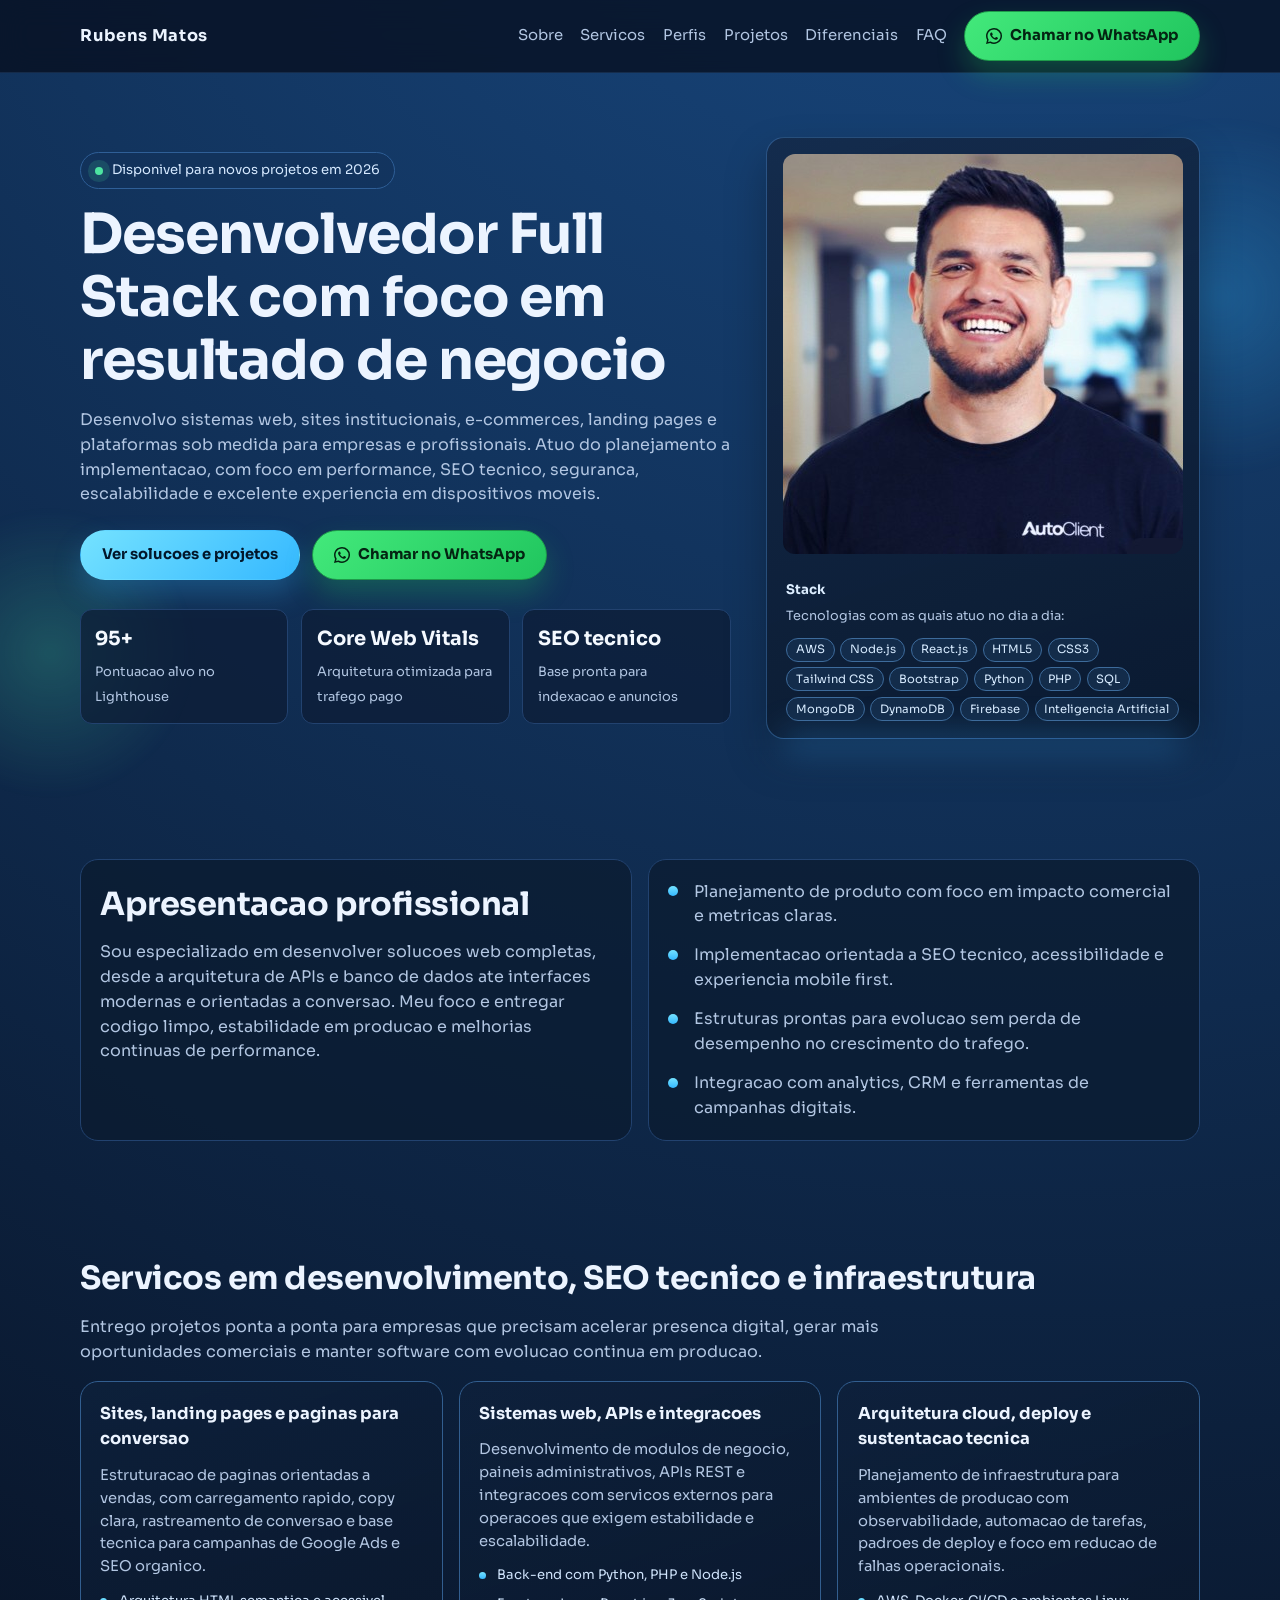
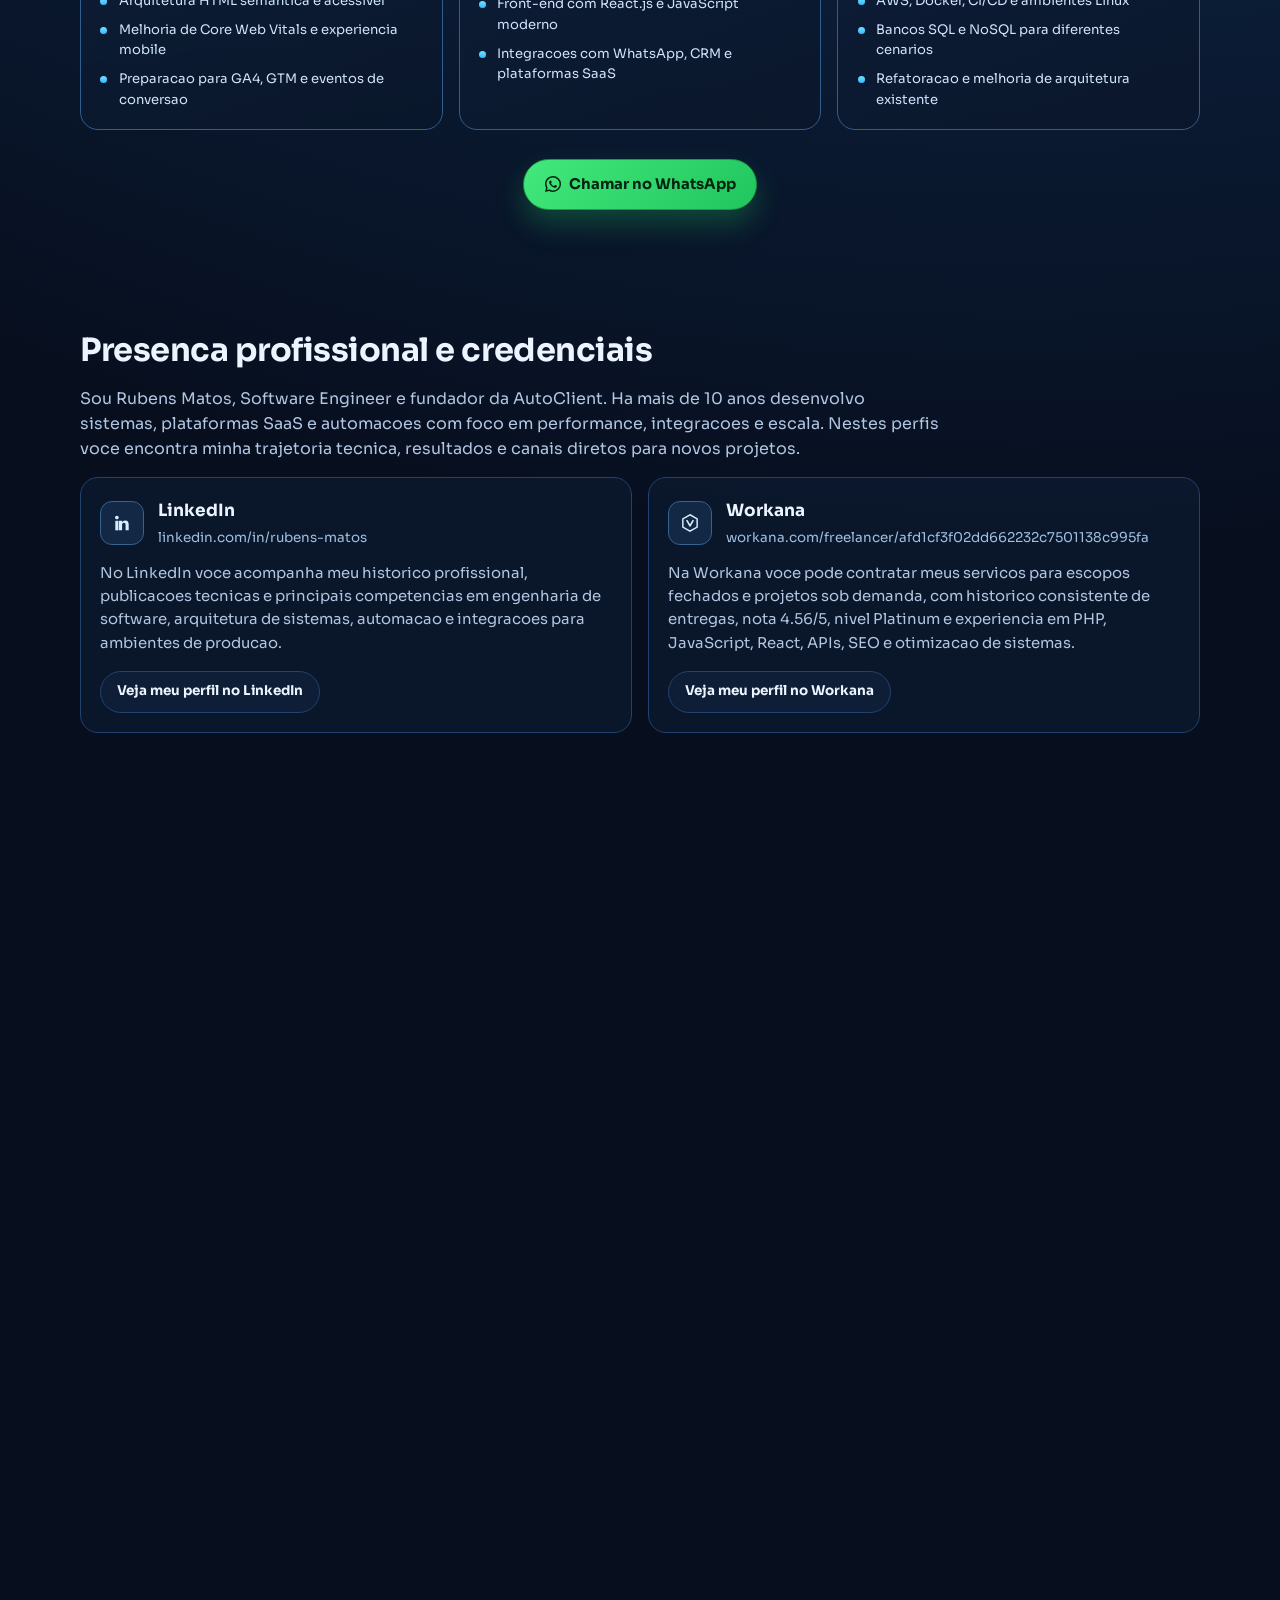
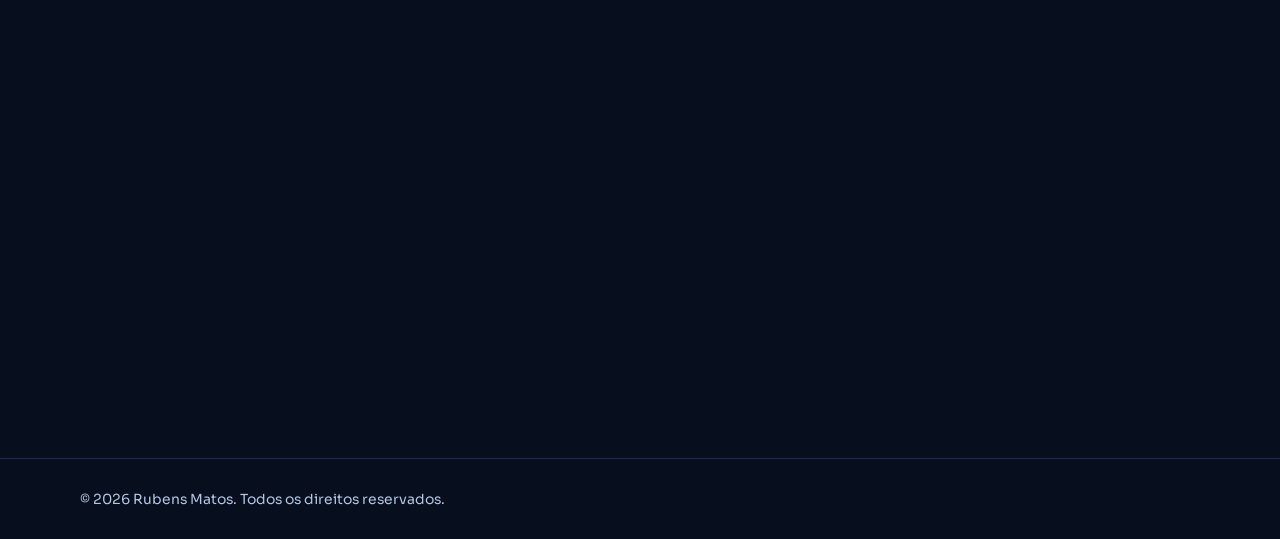
==== commit daa7bfa3: "style: ajustar posicao e espacamento dos CTAs de WhatsApp" ====
--- a/index.html
+++ b/index.html
@@ -871,26 +871,27 @@
             <span class="tech-pill"><span class="tech-dot">AR</span> Arquitetura de Software</span>
           </div>
 
-          <div class="section-whatsapp-wrap">
-            <a
-              class="btn btn-whatsapp"
-              href="https://wa.me/5534999115556"
-              target="_blank"
-              rel="noopener noreferrer"
-              aria-label="Chamar no WhatsApp apos a secao de diferenciais"
-              data-track-event="whatsapp_diferenciais"
-              data-track-location="diferenciais"
-              data-track-type="cta"
-            >
-              <svg viewBox="0 0 16 16" aria-hidden="true" xmlns="http://www.w3.org/2000/svg">
-                <path
-                  fill="currentColor"
-                  d="M13.601 2.326A7.85 7.85 0 0 0 8.004 0C3.58 0 0 3.58 0 8.003c0 1.414.37 2.794 1.073 4.008L0 16l4.102-1.073a7.95 7.95 0 0 0 3.902 1.005h.003c4.423 0 8.003-3.58 8.003-8.003a7.95 7.95 0 0 0-2.409-5.603M8.007 14.5a6.45 6.45 0 0 1-3.293-.9l-.236-.14-2.435.637.65-2.372-.154-.243a6.46 6.46 0 0 1-.99-3.453c0-3.57 2.904-6.473 6.474-6.473a6.43 6.43 0 0 1 4.577 1.896A6.43 6.43 0 0 1 14.5 8.028c-.002 3.57-2.906 6.472-6.475 6.472m3.553-4.849c-.194-.097-1.156-.571-1.335-.635-.178-.064-.307-.097-.436.097-.129.194-.5.635-.614.764-.114.129-.229.145-.422.048-.194-.097-.817-.301-1.556-.96-.575-.513-.963-1.147-1.076-1.34-.113-.194-.012-.299.085-.396.087-.087.194-.226.291-.339.097-.113.129-.194.194-.323.065-.129.032-.242-.016-.339-.048-.097-.436-1.05-.597-1.438-.157-.377-.316-.326-.436-.332l-.371-.007a.71.71 0 0 0-.516.242c-.178.194-.678.662-.678 1.613 0 .95.694 1.87.79 2 .097.129 1.366 2.087 3.311 2.928.463.2.824.319 1.105.408.464.148.886.127 1.22.077.372-.056 1.156-.472 1.319-.928.162-.456.162-.847.113-.928-.048-.08-.178-.129-.372-.226"
-                />
-              </svg>
-              <span>Chamar no WhatsApp</span>
-            </a>
-          </div>
+        </div>
+
+        <div class="container section-whatsapp-wrap">
+          <a
+            class="btn btn-whatsapp"
+            href="https://wa.me/5534999115556"
+            target="_blank"
+            rel="noopener noreferrer"
+            aria-label="Chamar no WhatsApp apos a secao de diferenciais"
+            data-track-event="whatsapp_diferenciais"
+            data-track-location="diferenciais"
+            data-track-type="cta"
+          >
+            <svg viewBox="0 0 16 16" aria-hidden="true" xmlns="http://www.w3.org/2000/svg">
+              <path
+                fill="currentColor"
+                d="M13.601 2.326A7.85 7.85 0 0 0 8.004 0C3.58 0 0 3.58 0 8.003c0 1.414.37 2.794 1.073 4.008L0 16l4.102-1.073a7.95 7.95 0 0 0 3.902 1.005h.003c4.423 0 8.003-3.58 8.003-8.003a7.95 7.95 0 0 0-2.409-5.603M8.007 14.5a6.45 6.45 0 0 1-3.293-.9l-.236-.14-2.435.637.65-2.372-.154-.243a6.46 6.46 0 0 1-.99-3.453c0-3.57 2.904-6.473 6.474-6.473a6.43 6.43 0 0 1 4.577 1.896A6.43 6.43 0 0 1 14.5 8.028c-.002 3.57-2.906 6.472-6.475 6.472m3.553-4.849c-.194-.097-1.156-.571-1.335-.635-.178-.064-.307-.097-.436.097-.129.194-.5.635-.614.764-.114.129-.229.145-.422.048-.194-.097-.817-.301-1.556-.96-.575-.513-.963-1.147-1.076-1.34-.113-.194-.012-.299.085-.396.087-.087.194-.226.291-.339.097-.113.129-.194.194-.323.065-.129.032-.242-.016-.339-.048-.097-.436-1.05-.597-1.438-.157-.377-.316-.326-.436-.332l-.371-.007a.71.71 0 0 0-.516.242c-.178.194-.678.662-.678 1.613 0 .95.694 1.87.79 2 .097.129 1.366 2.087 3.311 2.928.463.2.824.319 1.105.408.464.148.886.127 1.22.077.372-.056 1.156-.472 1.319-.928.162-.456.162-.847.113-.928-.048-.08-.178-.129-.372-.226"
+              />
+            </svg>
+            <span>Chamar no WhatsApp</span>
+          </a>
         </div>
       </section>
 
--- a/assets/css/styles.css
+++ b/assets/css/styles.css
@@ -762,7 +762,8 @@
 }
 
 .section-whatsapp-wrap {
-  margin-top: 1.15rem;
+  margin-top: 1.8rem;
+  margin-bottom: 0.25rem;
   display: flex;
   justify-content: center;
 }
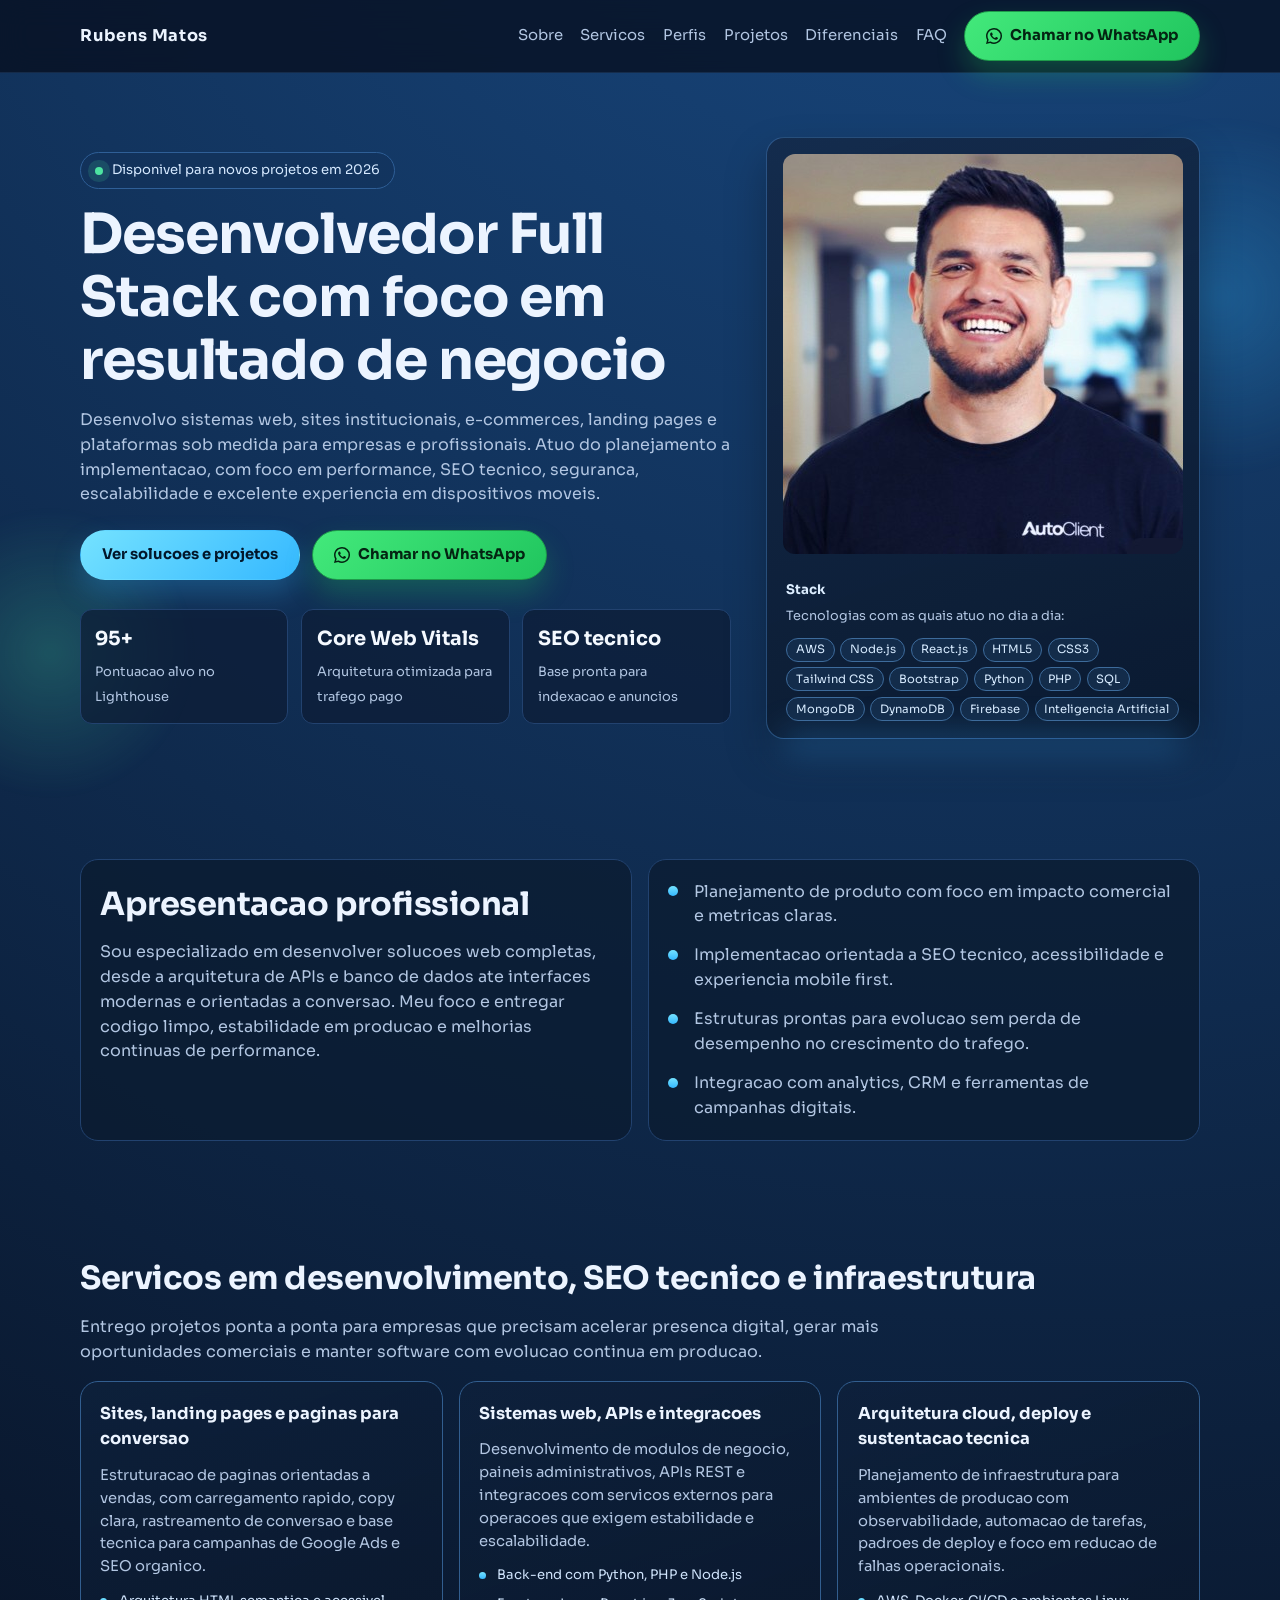
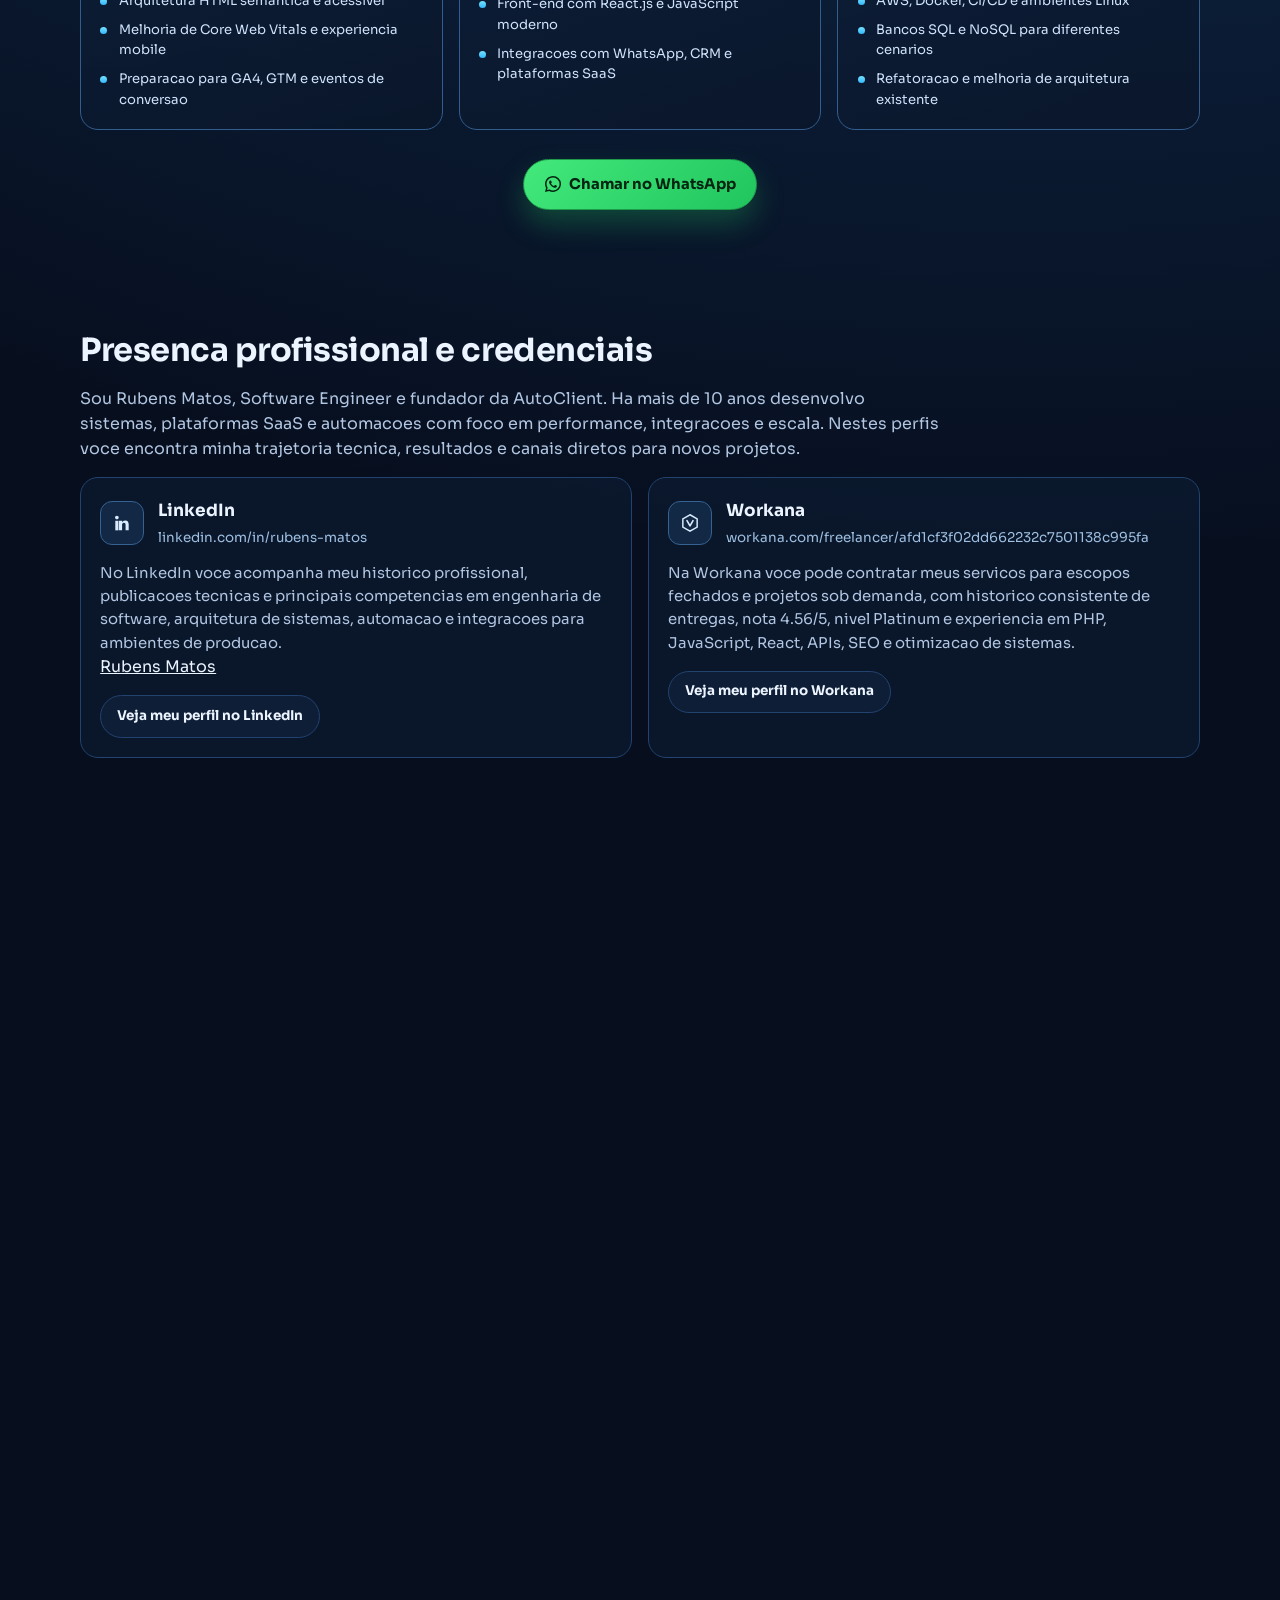
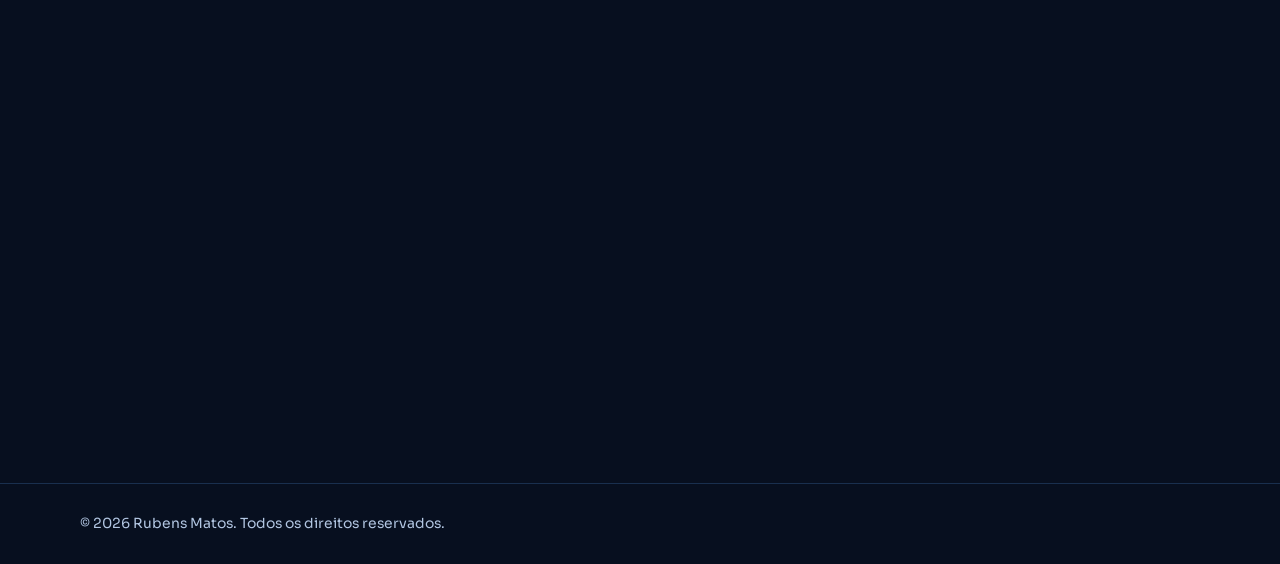
==== commit a13c64ba: "feat: adiciona selo oficial do LinkedIn" ====
--- a/index.html
+++ b/index.html
@@ -93,6 +93,12 @@
       crossorigin
     />
     <link rel="stylesheet" href="assets/css/styles.css" />
+    <script
+      src="https://platform.linkedin.com/badges/js/profile.js"
+      async
+      defer
+      type="text/javascript"
+    ></script>
 
     <script type="application/ld+json">
       {
@@ -514,6 +520,17 @@
                 em engenharia de software, arquitetura de sistemas, automacao e integracoes para ambientes de
                 producao.
               </p>
+              <div
+                class="badge-base LI-profile-badge"
+                data-locale="pt_BR"
+                data-size="medium"
+                data-theme="light"
+                data-type="VERTICAL"
+                data-vanity="rubens-matos"
+                data-version="v1"
+              >
+                <a class="badge-base__link LI-simple-link" href="https://br.linkedin.com/in/rubens-matos?trk=profile-badge">Rubens Matos</a>
+              </div>
               <div class="social-actions">
                 <a
                   class="btn btn-outline"
